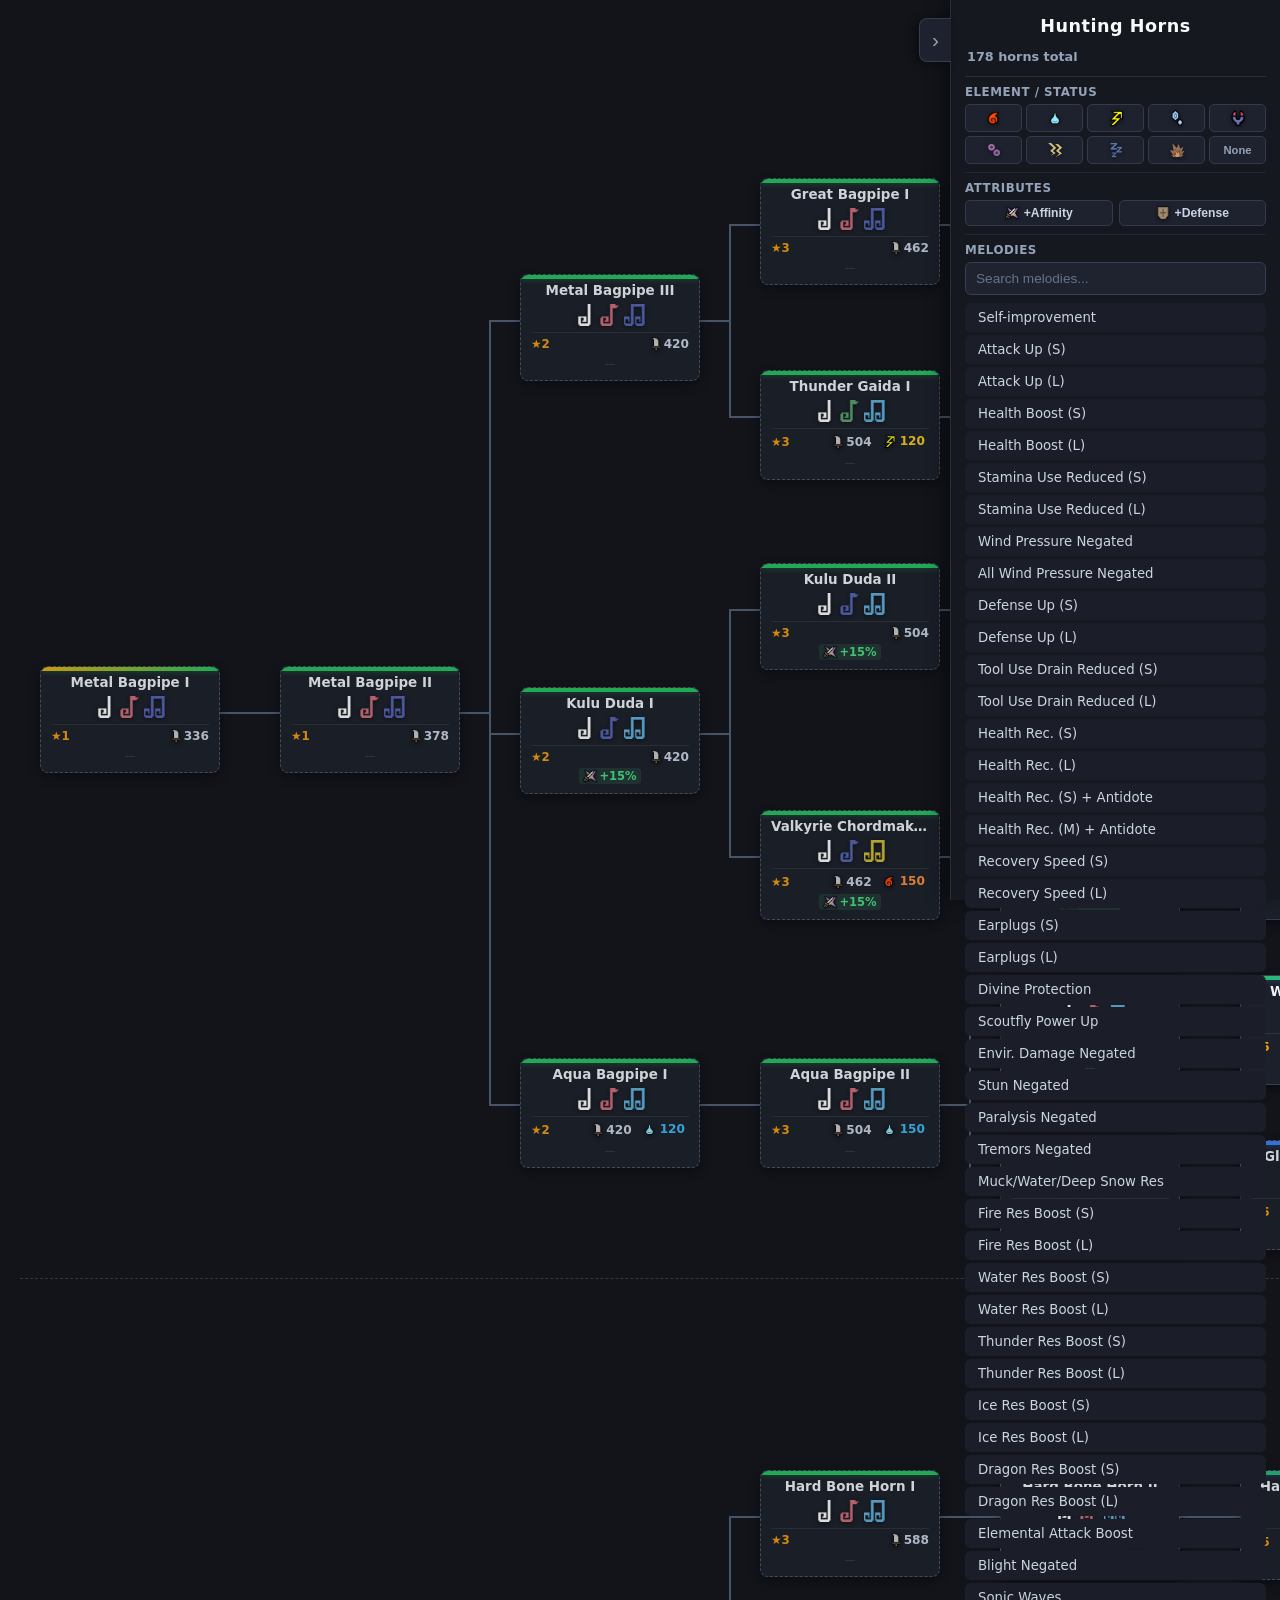
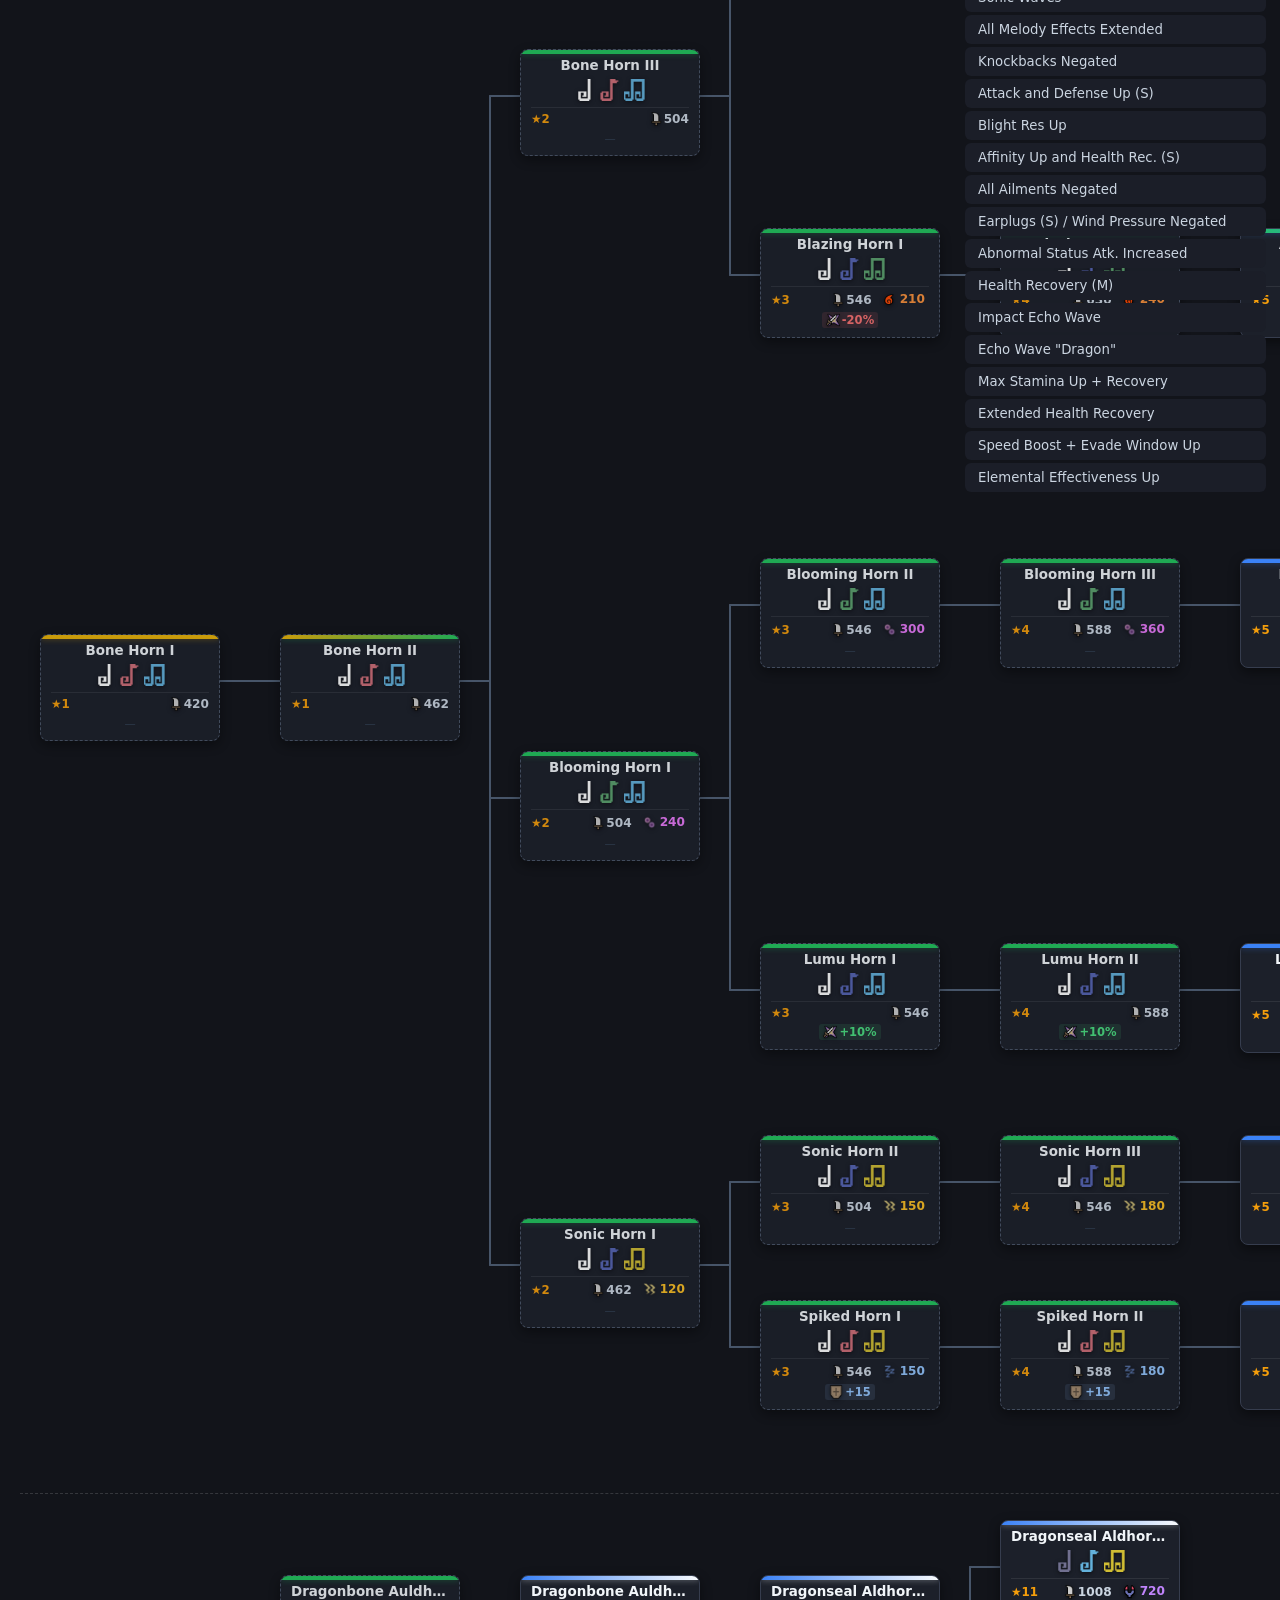
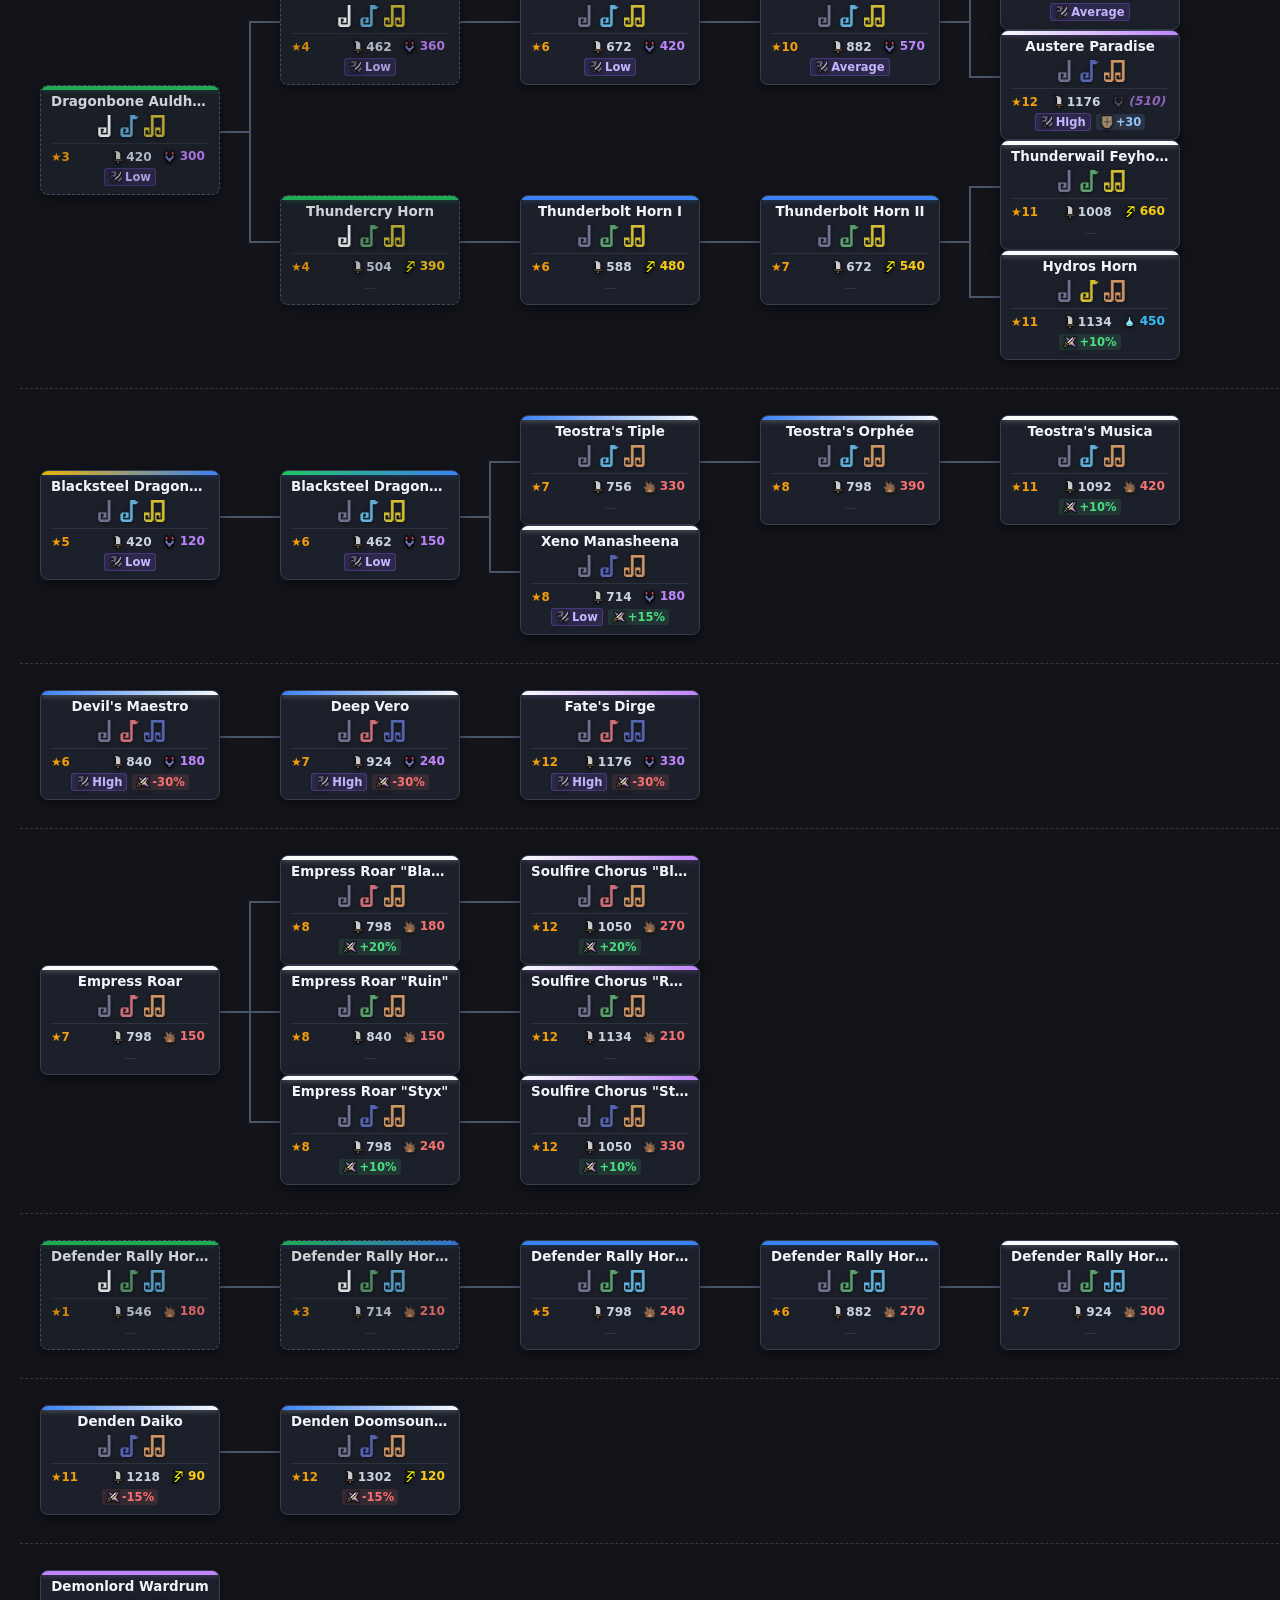
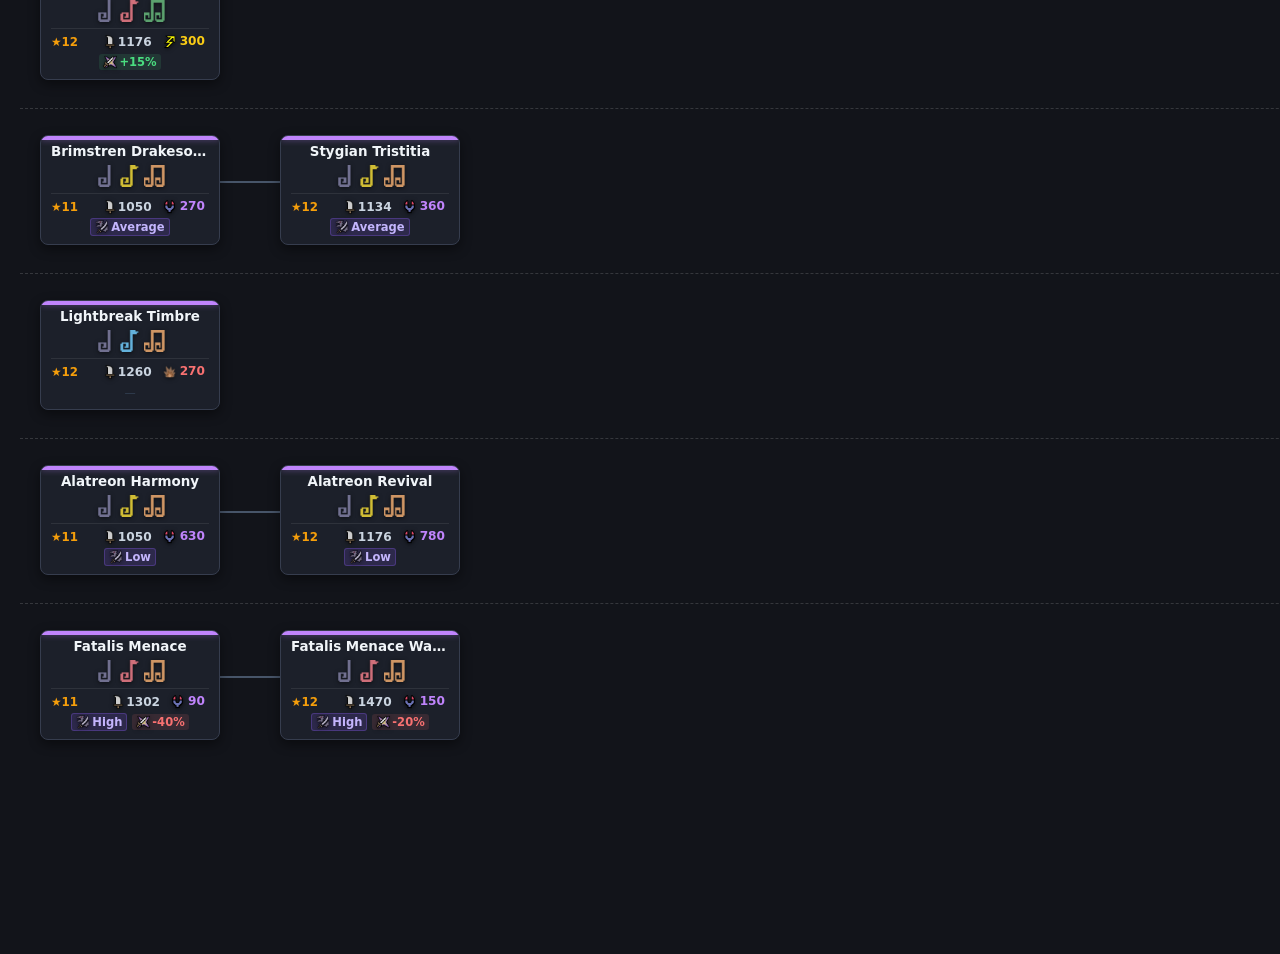
==== index.html @ ab9ea708 "Cover" ====
<!DOCTYPE html>
<html lang="en">
<head>
  <meta charset="UTF-8">
  <meta name="viewport" content="width=device-width, initial-scale=1.0">
  <title>MHW Hunting Horn Melody Tree</title>
  <link rel="stylesheet" href="style.css">
</head>
<body>
  <aside id="sidebar">
    <button type="button" id="toggle-sidebar" class="sidebar-toggle-btn" aria-label="Collapse filter sidebar" title="Collapse sidebar">
      <span class="toggle-icon">›</span>
    </button>
    <div class="sidebar-header">
      <h2>Hunting Horns</h2>
      <div class="filter-actions">
        <span id="match-counter" class="match-counter">Loading horns...</span>
        <button id="clear-filter" class="btn-clear" style="display: none;">Clear All</button>
      </div>
    </div>

    <!-- Element Filters -->
    <div class="filter-section">
      <div class="filter-section-header">
        <span class="filter-section-title">Element / Status</span>
        <button id="clear-elem-btn" class="btn-text-clear" style="display: none;">Clear</button>
      </div>
      <div class="elem-filter-grid" id="elem-filter-grid">
        <button type="button" class="elem-filter-btn" data-element="Fire" title="Fire">
          <img src="img/Element_Fire_Icon.webp" alt="Fire">
        </button>
        <button type="button" class="elem-filter-btn" data-element="Water" title="Water">
          <img src="img/Element_Water_Icon.webp" alt="Water">
        </button>
        <button type="button" class="elem-filter-btn" data-element="Thunder" title="Thunder">
          <img src="img/Element_Thunder_Icon.webp" alt="Thunder">
        </button>
        <button type="button" class="elem-filter-btn" data-element="Ice" title="Ice">
          <img src="img/Element_Ice_Icon.webp" alt="Ice">
        </button>
        <button type="button" class="elem-filter-btn" data-element="Dragon" title="Dragon">
          <img src="img/Element_Dragon_Icon.webp" alt="Dragon">
        </button>
        <button type="button" class="elem-filter-btn" data-element="Poison" title="Poison">
          <img src="img/Status_Poison_Icon.webp" alt="Poison">
        </button>
        <button type="button" class="elem-filter-btn" data-element="Paralysis" title="Paralysis">
          <img src="img/Status_Paralysis_Icon.webp" alt="Paralysis">
        </button>
        <button type="button" class="elem-filter-btn" data-element="Sleep" title="Sleep">
          <img src="img/Status_Sleep_Icon.webp" alt="Sleep">
        </button>
        <button type="button" class="elem-filter-btn" data-element="Blast" title="Blast">
          <img src="img/Status_Blastblight_Icon.webp" alt="Blast">
        </button>
        <button type="button" class="elem-filter-btn elem-none-btn" data-element="None" title="Non-elemental">
          <span>None</span>
        </button>
      </div>
    </div>

    <!-- Attribute Bonus Filters -->
    <div class="filter-section">
      <div class="filter-section-header">
        <span class="filter-section-title">Attributes</span>
      </div>
      <div class="attr-filter-row">
        <button type="button" class="attr-filter-btn" id="filter-affinity-btn" title="Filter horns with positive affinity">
          <img src="img/600px-MHWI-Affinity_Icon.png.webp" class="stat-icon" alt="Affinity">
          <span>+Affinity</span>
        </button>
        <button type="button" class="attr-filter-btn" id="filter-defense-btn" title="Filter horns with defense bonus">
          <img src="img/600px-MHWI-Defense_Icon.png.webp" class="stat-icon" alt="Defense">
          <span>+Defense</span>
        </button>
      </div>
    </div>

    <!-- Melody Filters -->
    <div class="filter-section filter-section-melodies">
      <div class="filter-section-header">
        <span class="filter-section-title">Melodies</span>
        <button id="clear-song-btn" class="btn-text-clear" style="display: none;">Clear</button>
      </div>
      <div class="search-box">
        <input type="text" id="song-search" placeholder="Search melodies..." autocomplete="off">
        <button id="search-clear-btn" class="search-clear-btn" title="Clear search" style="display: none;">&times;</button>
      </div>
      <ul id="song-list"></ul>
    </div>
  </aside>
  <main id="container">
    <div id="path-bar" class="path-bar" style="display: none;">
      <span class="path-title">Upgrade Path:</span>
      <div id="path-breadcrumbs" class="path-breadcrumbs"></div>
      <button id="clear-path-btn" class="clear-path-btn" title="Clear upgrade path">✕</button>
    </div>
    <canvas id="connections"></canvas>
  </main>
  <script src="script.js"></script>
</body>
</html>
---- style.css ----
/* ==========================================================================
   MHW Hunting Horn Melody Tree Styles
   ========================================================================== */

* {
  box-sizing: border-box;
}

body {
  font-family: system-ui, -apple-system, BlinkMacSystemFont, 'Segoe UI', Roboto, Helvetica, Arial, sans-serif;
  background: #12141a;
  color: #e2e8f0;
  margin: 0;
  padding: 0;
  overflow-x: auto;
  overflow-y: auto;
}

/* --------------------------------------------------------------------------
   Container & Canvas
   -------------------------------------------------------------------------- */
#container {
  position: relative;
  display: block;
  min-width: 100vw;
  min-height: 100vh;
  padding-bottom: 120px;
}

#connections {
  position: absolute;
  top: 0;
  left: 0;
  pointer-events: none;
  z-index: 1;
}

.tree-divider {
  position: absolute;
  left: 20px;
  width: calc(100% - 60px);
  height: 1px;
  background: linear-gradient(90deg, rgba(255, 255, 255, 0.12) 0%, rgba(255, 255, 255, 0.03) 100%);
  border-top: 1px dashed rgba(255, 255, 255, 0.15);
  pointer-events: none;
}

/* --------------------------------------------------------------------------
   Tree Nodes (Hunting Horn Cards)
   -------------------------------------------------------------------------- */
.node {
  position: absolute;
  width: 180px;
  background: #1c202a;
  border: 1px solid #363d4e;
  border-radius: 8px;
  padding: 8px 10px;
  text-align: center;
  box-shadow: 0 4px 12px rgba(0, 0, 0, 0.45);
  z-index: 10;
  cursor: pointer;
  transition: transform 0.15s ease, box-shadow 0.15s ease, border-color 0.15s ease, opacity 0.2s ease, filter 0.2s ease;
  user-select: none;
  overflow: hidden;
}

.node-sharpness-bar {
  position: absolute;
  top: 0;
  left: 0;
  right: 0;
  height: 4px;
  z-index: 5;
  transition: height 0.15s ease, filter 0.15s ease, box-shadow 0.15s ease;
}

.node:hover .node-sharpness-bar {
  height: 5px;
  filter: brightness(1.2);
}

.node:hover {
  border-color: #5d677f;
  box-shadow: 0 6px 18px rgba(0, 0, 0, 0.65);
  transform: translateY(-2px);
  z-index: 20;
}

.node .name {
  font-weight: 600;
  font-size: 0.84rem;
  color: #f1f5f9;
  white-space: nowrap;
  overflow: hidden;
  text-overflow: ellipsis;
  margin-bottom: 5px;
  line-height: 1.2;
}

.node .notes {
  display: flex;
  justify-content: center;
  align-items: center;
  gap: 3px;
  margin-bottom: 6px;
}

.node .notes img {
  width: 22px;
  height: 22px;
  filter: drop-shadow(0 1px 2px rgba(0, 0, 0, 0.6));
}

.node .primary-row {
  display: flex;
  justify-content: space-between;
  align-items: center;
  gap: 4px;
  padding-top: 4px;
  border-top: 1px solid rgba(255, 255, 255, 0.08);
  font-size: 0.76rem;
}

.stat-icon {
  width: 14px;
  height: 14px;
  object-fit: contain;
  vertical-align: -2px;
  filter: drop-shadow(0 1px 2px rgba(0, 0, 0, 0.5));
}

.node .rarity {
  color: #f59e0b;
  font-weight: 600;
  font-size: 0.74rem;
  flex-shrink: 0;
}

.node .attack-elem-group {
  display: inline-flex;
  align-items: center;
  gap: 6px;
}

.node .attack {
  display: inline-flex;
  align-items: center;
  gap: 2px;
  color: #cbd5e1;
  font-weight: 600;
}

.node .elem-stat {
  display: inline-flex;
  align-items: center;
  gap: 3px;
  font-weight: 700;
  padding: 1px 4px;
  border-radius: 4px;
  line-height: 1.1;
}

.node .elem-stat.elem-hidden {
  opacity: 0.7;
  font-style: italic;
}

.elem-icon-img {
  width: 15px;
  height: 15px;
  object-fit: contain;
  vertical-align: -2px;
  filter: drop-shadow(0 1px 2px rgba(0, 0, 0, 0.6));
}

.elem-icon-img.elem-img-hidden {
  opacity: 0.65;
  filter: grayscale(40%);
}

.node .secondary-row {
  display: flex;
  justify-content: center;
  align-items: center;
  gap: 5px;
  min-height: 18px;
  margin-top: 3px;
  font-size: 0.72rem;
}

.node .stat-item {
  display: inline-flex;
  align-items: center;
  gap: 2px;
  font-weight: 600;
  padding: 1px 4px;
  border-radius: 3px;
  line-height: 1.1;
}

.node .stat-item.elderseal {
  color: #c4b5fd;
  background: rgba(139, 92, 246, 0.16);
  border: 1px solid rgba(139, 92, 246, 0.3);
}

.node .stat-item.affinity.pos {
  color: #4ade80;
  background: rgba(74, 222, 128, 0.12);
}

.node .stat-item.affinity.neg {
  color: #f87171;
  background: rgba(248, 113, 113, 0.12);
}

.node .stat-item.defense {
  color: #93c5fd;
  background: rgba(147, 197, 253, 0.12);
}

.node .empty-secondary {
  color: #334155;
  font-size: 0.7rem;
}

.node.weak-horn {
  border-style: dashed;
  border-color: #4a5568;
  opacity: 0.85;
}

.node.highlighted {
  border-color: #facc15;
  box-shadow: 0 0 0 3px #facc15, 0 6px 20px rgba(250, 204, 21, 0.4);
  background: #252317;
  z-index: 25;
}

.node.dimmed {
  opacity: 0.22;
  filter: grayscale(75%);
}

/* --------------------------------------------------------------------------
   Floating Song Tooltip
   -------------------------------------------------------------------------- */
.songs-floating {
  position: fixed;
  background: rgba(18, 21, 28, 0.96);
  border: 1px solid #3d4558;
  border-radius: 10px;
  padding: 14px 18px;
  box-shadow: 0 16px 40px rgba(0, 0, 0, 0.75), 0 0 0 1px rgba(255, 255, 255, 0.05);
  backdrop-filter: blur(10px);
  -webkit-backdrop-filter: blur(10px);
  width: 380px;
  max-width: 90vw;
  z-index: 99999;
  pointer-events: none;
  display: none;
}

.tooltip-header {
  border-bottom: 1px solid rgba(255, 255, 255, 0.1);
  padding-bottom: 8px;
  margin-bottom: 10px;
}

.tooltip-title {
  font-size: 1.05rem;
  font-weight: 700;
  color: #f8fafc;
  margin-bottom: 4px;
}

.tooltip-meta {
  display: flex;
  align-items: center;
  gap: 12px;
  font-size: 0.82rem;
  color: #94a3b8;
}

.tooltip-elem-row {
  display: flex;
  align-items: center;
  gap: 10px;
  margin-top: 6px;
  font-size: 0.8rem;
}

.def-bonus {
  color: #93c5fd;
  font-size: 0.75rem;
  font-weight: 600;
  background: rgba(147, 197, 253, 0.12);
  padding: 1px 6px;
  border-radius: 4px;
}

/* Tooltip Sharpness Gauge */
.tooltip-sharpness-row {
  display: flex;
  align-items: center;
  gap: 8px;
  margin-top: 8px;
  padding-top: 6px;
  border-top: 1px solid rgba(255, 255, 255, 0.08);
}

.sharpness-icon {
  width: 16px;
  height: 16px;
  object-fit: contain;
  filter: drop-shadow(0 1px 2px rgba(0, 0, 0, 0.6));
  flex-shrink: 0;
}

.sharpness-gauge-container {
  flex: 1;
  max-width: 250px;
  height: 11px;
  background: #090d16;
  border: 1px solid rgba(255, 255, 255, 0.2);
  border-radius: 3px;
  box-shadow: inset 0 1px 3px rgba(0, 0, 0, 0.8);
  padding: 1px;
  display: flex;
  align-items: center;
}

.sharpness-gauge {
  display: flex;
  width: 100%;
  height: 100%;
  border-radius: 2px;
  overflow: hidden;
  background: rgba(255, 255, 255, 0.04);
}

.sharpness-seg {
  height: 100%;
}

.sharpness-seg.seg-red { background-color: #ef4444; }
.sharpness-seg.seg-orange { background-color: #f97316; }
.sharpness-seg.seg-yellow { background-color: #eab308; }
.sharpness-seg.seg-green { background-color: #22c55e; }
.sharpness-seg.seg-blue { background-color: #3b82f6; }
.sharpness-seg.seg-white { background-color: #f8fafc; }
.sharpness-seg.seg-purple { background-color: #c084fc; }

.sharpness-seg.handicraft {
  position: relative;
  background-image: repeating-linear-gradient(
    -45deg,
    rgba(0, 0, 0, 0.42),
    rgba(0, 0, 0, 0.42) 2px,
    transparent 2px,
    transparent 4px
  );
  box-shadow: inset 0 0 0 1px rgba(255, 255, 255, 0.35);
}

.tooltip-meta .rarity {
  color: #f59e0b;
  font-weight: 600;
}

.tooltip-meta .attack {
  color: #e2e8f0;
}

.tooltip-meta .notes {
  display: flex;
  gap: 2px;
  align-items: center;
  margin-left: auto;
}

.tooltip-meta .notes img {
  width: 18px;
  height: 18px;
}

.tooltip-songs {
  display: flex;
  flex-direction: column;
  gap: 5px;
}

.tooltip-song-item {
  display: flex;
  justify-content: space-between;
  align-items: center;
  padding: 4px 6px;
  border-radius: 4px;
  background: rgba(255, 255, 255, 0.02);
  transition: background 0.15s ease;
}

.tooltip-song-item.active-filter {
  background: rgba(250, 204, 21, 0.15);
  border-left: 2px solid #facc15;
}

.tooltip-song-item .song-name {
  font-size: 0.84rem;
  font-weight: 500;
  color: #e2e8f0;
  margin-right: 12px;
  line-height: 1.25;
}

.tooltip-song-item.active-filter .song-name {
  color: #fef08a;
  font-weight: 600;
}

.tooltip-song-item .combos-wrapper {
  display: flex;
  align-items: center;
  gap: 6px;
  flex-shrink: 0;
}

.tooltip-song-item .combo-separator {
  color: #64748b;
  font-size: 0.75rem;
}

.tooltip-song-item .note-combo {
  display: flex;
  align-items: center;
  gap: 2px;
}

.note-icon {
  width: 17px;
  height: 17px;
  vertical-align: middle;
  object-fit: contain;
  filter: drop-shadow(0 1px 2px rgba(0, 0, 0, 0.6));
}

.note-icon.echo-icon {
  border-radius: 50%;
  filter: drop-shadow(0 1px 3px rgba(168, 85, 247, 0.5));
}

/* --------------------------------------------------------------------------
   Sidebar & Melody Filter List
   -------------------------------------------------------------------------- */
#sidebar {
  position: fixed;
  right: 0;
  top: 0;
  width: 330px;
  height: 100vh;
  background: #161820;
  color: #e2e8f0;
  padding: 16px 14px 14px 14px;
  overflow: visible;
  z-index: 100000;
  border-left: 1px solid #292e3c;
  display: flex;
  flex-direction: column;
  box-shadow: -4px 0 20px rgba(0, 0, 0, 0.45);
  transition: transform 0.25s cubic-bezier(0.16, 1, 0.3, 1);
}

#sidebar.collapsed {
  transform: translateX(100%);
}

.sidebar-toggle-btn {
  position: absolute;
  top: 18px;
  left: -32px;
  width: 32px;
  height: 44px;
  background: #1e222e;
  border: 1px solid #363d4e;
  border-right: none;
  border-radius: 8px 0 0 8px;
  color: #94a3b8;
  cursor: pointer;
  display: flex;
  align-items: center;
  justify-content: center;
  font-size: 1.3rem;
  box-shadow: -4px 2px 10px rgba(0, 0, 0, 0.4);
  transition: background 0.15s ease, color 0.15s ease, width 0.15s ease, left 0.15s ease;
  z-index: 100001;
}

.sidebar-toggle-btn:hover {
  background: #282f40;
  color: #f8fafc;
  width: 36px;
  left: -36px;
}

.sidebar-toggle-btn .toggle-icon {
  display: inline-block;
  transition: transform 0.25s cubic-bezier(0.16, 1, 0.3, 1);
}

#sidebar.collapsed .sidebar-toggle-btn .toggle-icon {
  transform: rotate(180deg);
}

.sidebar-header {
  flex-shrink: 0;
  padding-bottom: 8px;
  border-bottom: 1px solid #292e3c;
  margin-bottom: 8px;
}

.sidebar-header h2 {
  margin: 0 0 8px 0;
  font-size: 1.1rem;
  font-weight: 700;
  letter-spacing: 0.5px;
  color: #f8fafc;
  text-align: center;
}

/* Filter Sections */
.filter-section {
  flex-shrink: 0;
  padding-bottom: 8px;
  border-bottom: 1px solid #222634;
  margin-bottom: 8px;
}

.filter-section-header {
  display: flex;
  justify-content: space-between;
  align-items: center;
  margin-bottom: 5px;
}

.filter-section-title {
  font-size: 0.74rem;
  font-weight: 700;
  text-transform: uppercase;
  letter-spacing: 0.5px;
  color: #94a3b8;
}

.btn-text-clear {
  background: none;
  border: none;
  color: #64748b;
  font-size: 0.72rem;
  font-weight: 600;
  cursor: pointer;
  padding: 0 2px;
}

.btn-text-clear:hover {
  color: #ef4444;
}

/* Element Grid */
.elem-filter-grid {
  display: grid;
  grid-template-columns: repeat(5, 1fr);
  gap: 4px;
}

.elem-filter-btn {
  background: #1e222e;
  border: 1px solid #333a4c;
  border-radius: 5px;
  padding: 3px;
  cursor: pointer;
  display: flex;
  justify-content: center;
  align-items: center;
  height: 28px;
  transition: all 0.15s ease;
}

.elem-filter-btn img {
  width: 18px;
  height: 18px;
  object-fit: contain;
  filter: drop-shadow(0 1px 2px rgba(0,0,0,0.5));
}

.elem-filter-btn:hover {
  background: #2a3142;
  border-color: #64748b;
}

.elem-filter-btn.selected {
  background: #272d3f;
  border-color: #facc15;
  box-shadow: 0 0 0 2px rgba(250, 204, 21, 0.4);
}

.elem-none-btn {
  font-size: 0.7rem;
  font-weight: 700;
  color: #94a3b8;
}

.elem-none-btn.selected {
  color: #facc15;
}

/* Attribute Bonus Buttons */
.attr-filter-row {
  display: flex;
  gap: 6px;
}

.attr-filter-btn {
  flex: 1;
  background: #1e222e;
  border: 1px solid #333a4c;
  border-radius: 5px;
  padding: 5px 8px;
  color: #cbd5e1;
  font-size: 0.76rem;
  font-weight: 600;
  display: flex;
  align-items: center;
  justify-content: center;
  gap: 5px;
  cursor: pointer;
  transition: all 0.15s ease;
}

.attr-filter-btn:hover {
  background: #2a3142;
  border-color: #64748b;
}

.attr-filter-btn.selected {
  background: #202c38;
  border-color: #4ade80;
  color: #4ade80;
  box-shadow: 0 0 0 2px rgba(74, 222, 128, 0.35);
}

#filter-defense-btn.selected {
  border-color: #60a5fa;
  color: #60a5fa;
  box-shadow: 0 0 0 2px rgba(96, 165, 250, 0.35);
}

/* Melodies Section in Sidebar */
.filter-section-melodies {
  flex-grow: 1;
  display: flex;
  flex-direction: column;
  min-height: 0;
  border-bottom: none;
  margin-bottom: 0;
  padding-bottom: 0;
}

.search-box {
  position: relative;
  margin-bottom: 8px;
}

#song-search {
  width: 100%;
  background: #1f232f;
  border: 1px solid #363e52;
  border-radius: 6px;
  padding: 8px 30px 8px 10px;
  color: #f1f5f9;
  font-size: 0.85rem;
  outline: none;
  transition: border-color 0.2s ease, box-shadow 0.2s ease;
}

#song-search:focus {
  border-color: #6366f1;
  box-shadow: 0 0 0 2px rgba(99, 102, 241, 0.25);
}

#song-search::placeholder {
  color: #64748b;
}

.search-clear-btn {
  position: absolute;
  right: 8px;
  top: 50%;
  transform: translateY(-50%);
  background: none;
  border: none;
  color: #94a3b8;
  font-size: 16px;
  cursor: pointer;
  padding: 0;
  line-height: 1;
}

.search-clear-btn:hover {
  color: #f8fafc;
}

.filter-actions {
  display: flex;
  justify-content: space-between;
  align-items: center;
  min-height: 24px;
  padding: 0 2px;
}

.match-counter {
  font-size: 0.8rem;
  font-weight: 600;
  color: #94a3b8;
}

.match-counter.has-matches {
  color: #4ade80;
}

.match-counter.no-matches {
  color: #f87171;
}

.btn-clear {
  background: #ef4444;
  color: white;
  border: none;
  border-radius: 4px;
  padding: 3px 8px;
  font-size: 0.75rem;
  font-weight: 600;
  cursor: pointer;
  transition: background 0.15s ease;
}

.btn-clear:hover {
  background: #dc2626;
}

#song-list {
  list-style: none;
  padding: 0;
  margin: 0;
  overflow-y: auto;
  flex-grow: 1;
}

#song-list::-webkit-scrollbar {
  width: 6px;
}

#song-list::-webkit-scrollbar-track {
  background: rgba(0, 0, 0, 0.15);
}

#song-list::-webkit-scrollbar-thumb {
  background: #2e3444;
  border-radius: 3px;
}

#song-list::-webkit-scrollbar-thumb:hover {
  background: #475169;
}

#song-list li {
  padding: 7px 10px;
  margin-bottom: 3px;
  cursor: pointer;
  border-radius: 6px;
  font-size: 0.83rem;
  color: #cbd5e1;
  background: #1b1e28;
  border-left: 3px solid transparent;
  transition: background 0.15s, color 0.15s, border-color 0.15s, opacity 0.2s;
  user-select: none;
}

#song-list li:hover {
  background: #252b3a;
  color: #f8fafc;
}

#song-list li.selected {
  background: #262c3e;
  color: #facc15;
  font-weight: 600;
  border-left-color: #facc15;
}

/* Blacked-out state for melodies that cannot be combined with current filter */
#song-list li.disabled {
  opacity: 0.18;
  background: #0f1116 !important;
  color: #475569 !important;
  text-decoration: line-through;
  cursor: not-allowed;
  pointer-events: none;
  border-left-color: transparent !important;
}
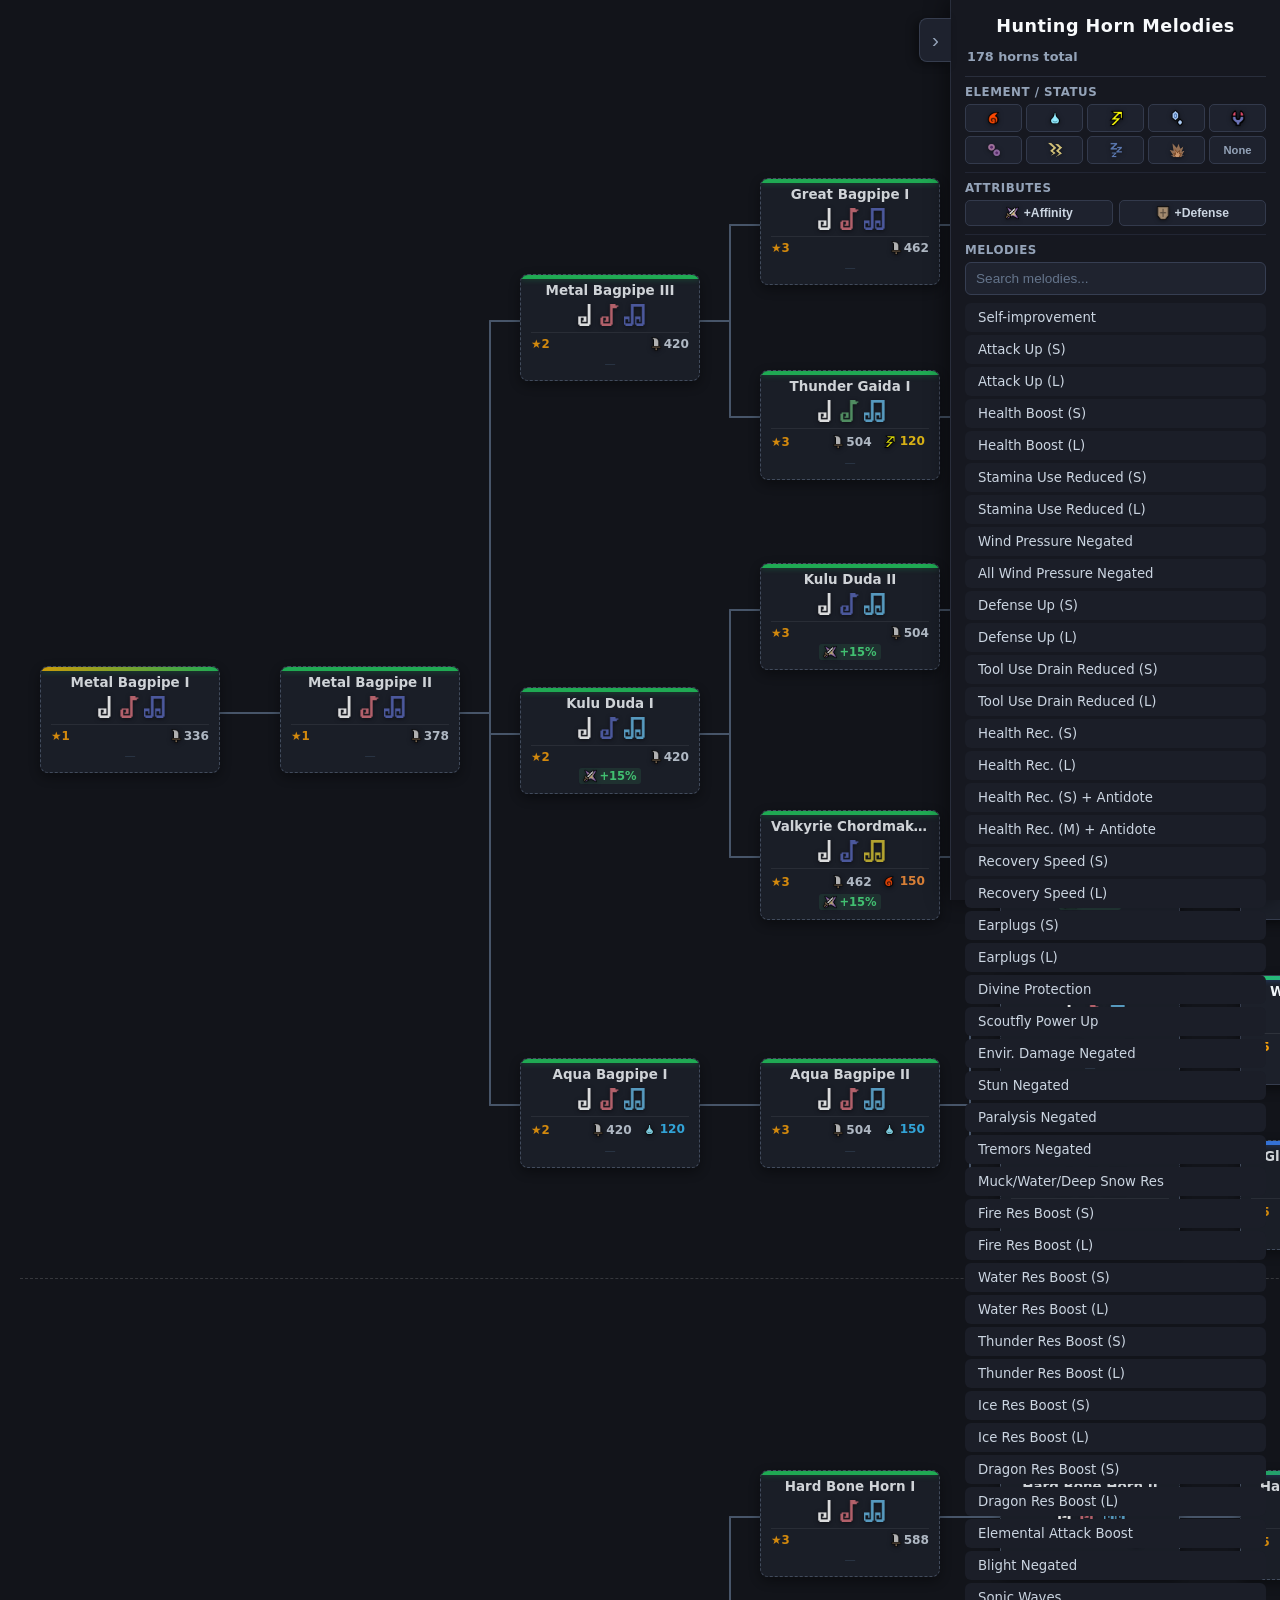
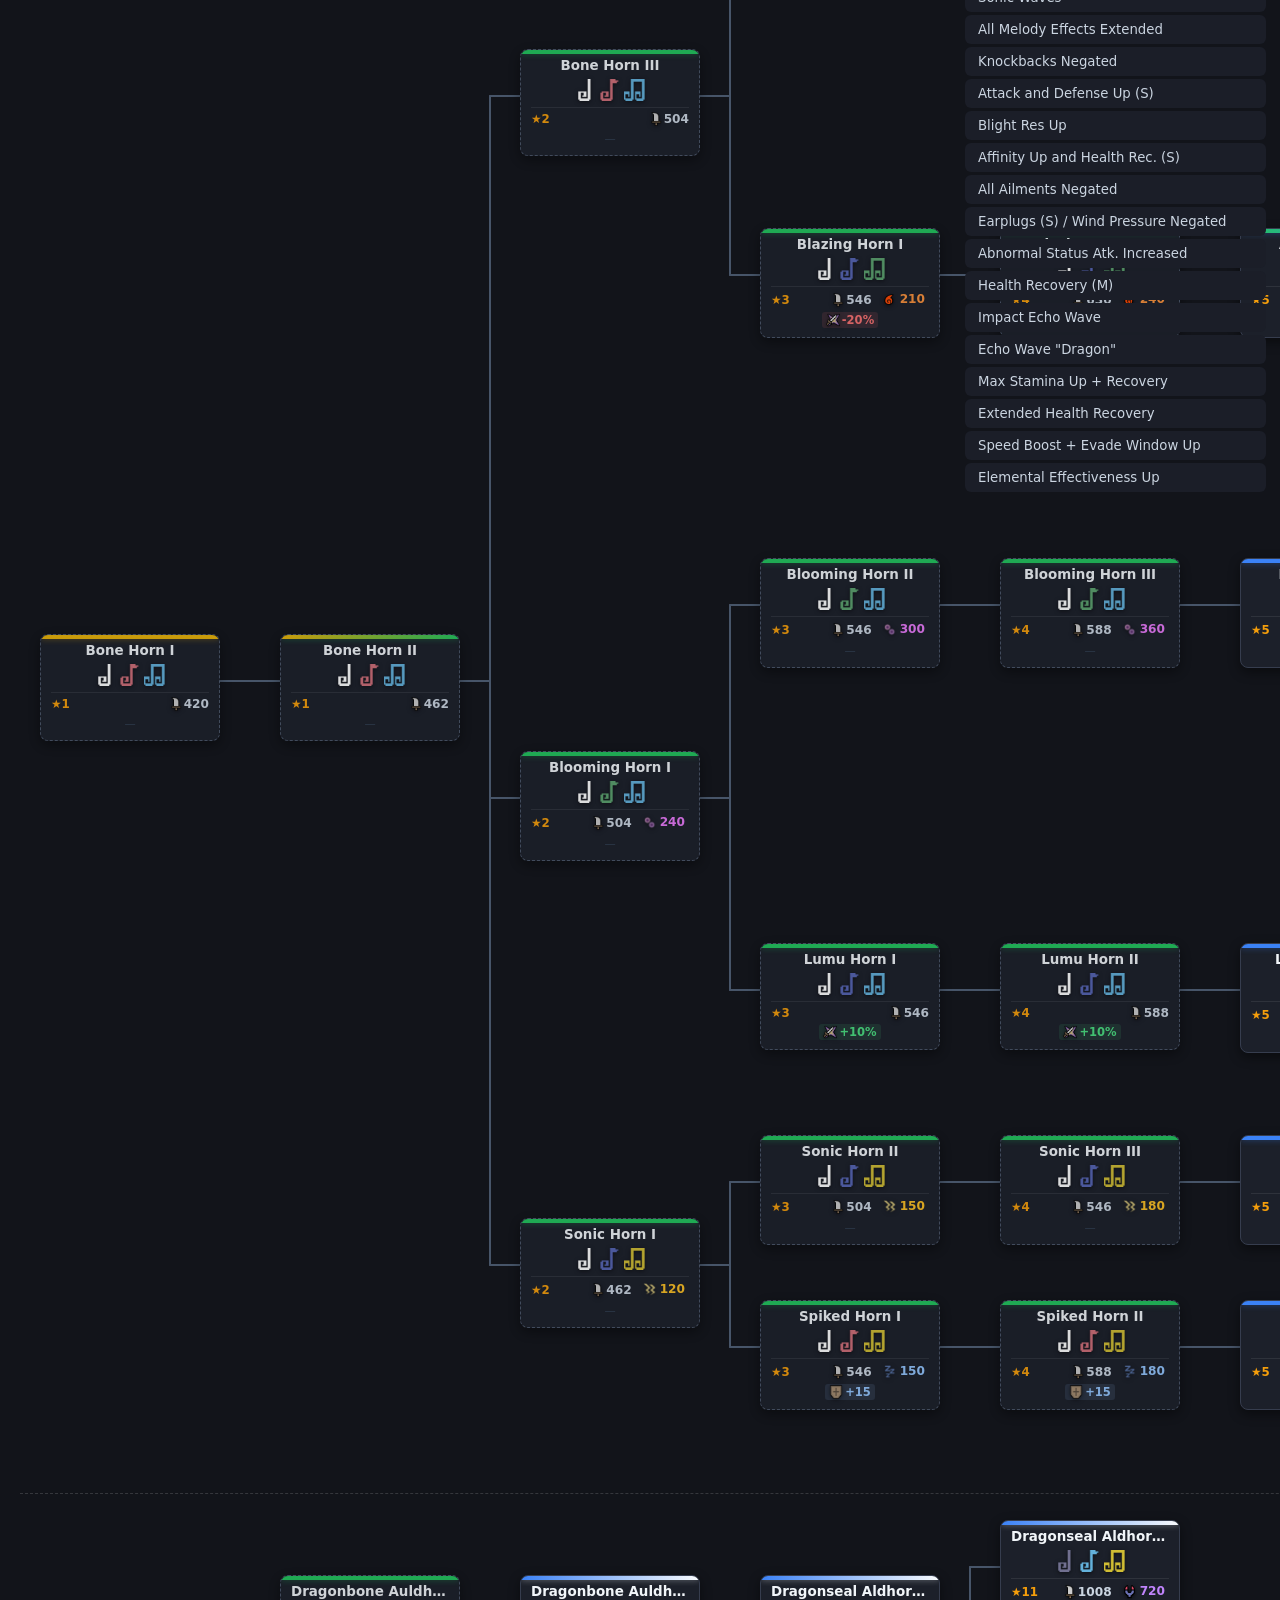
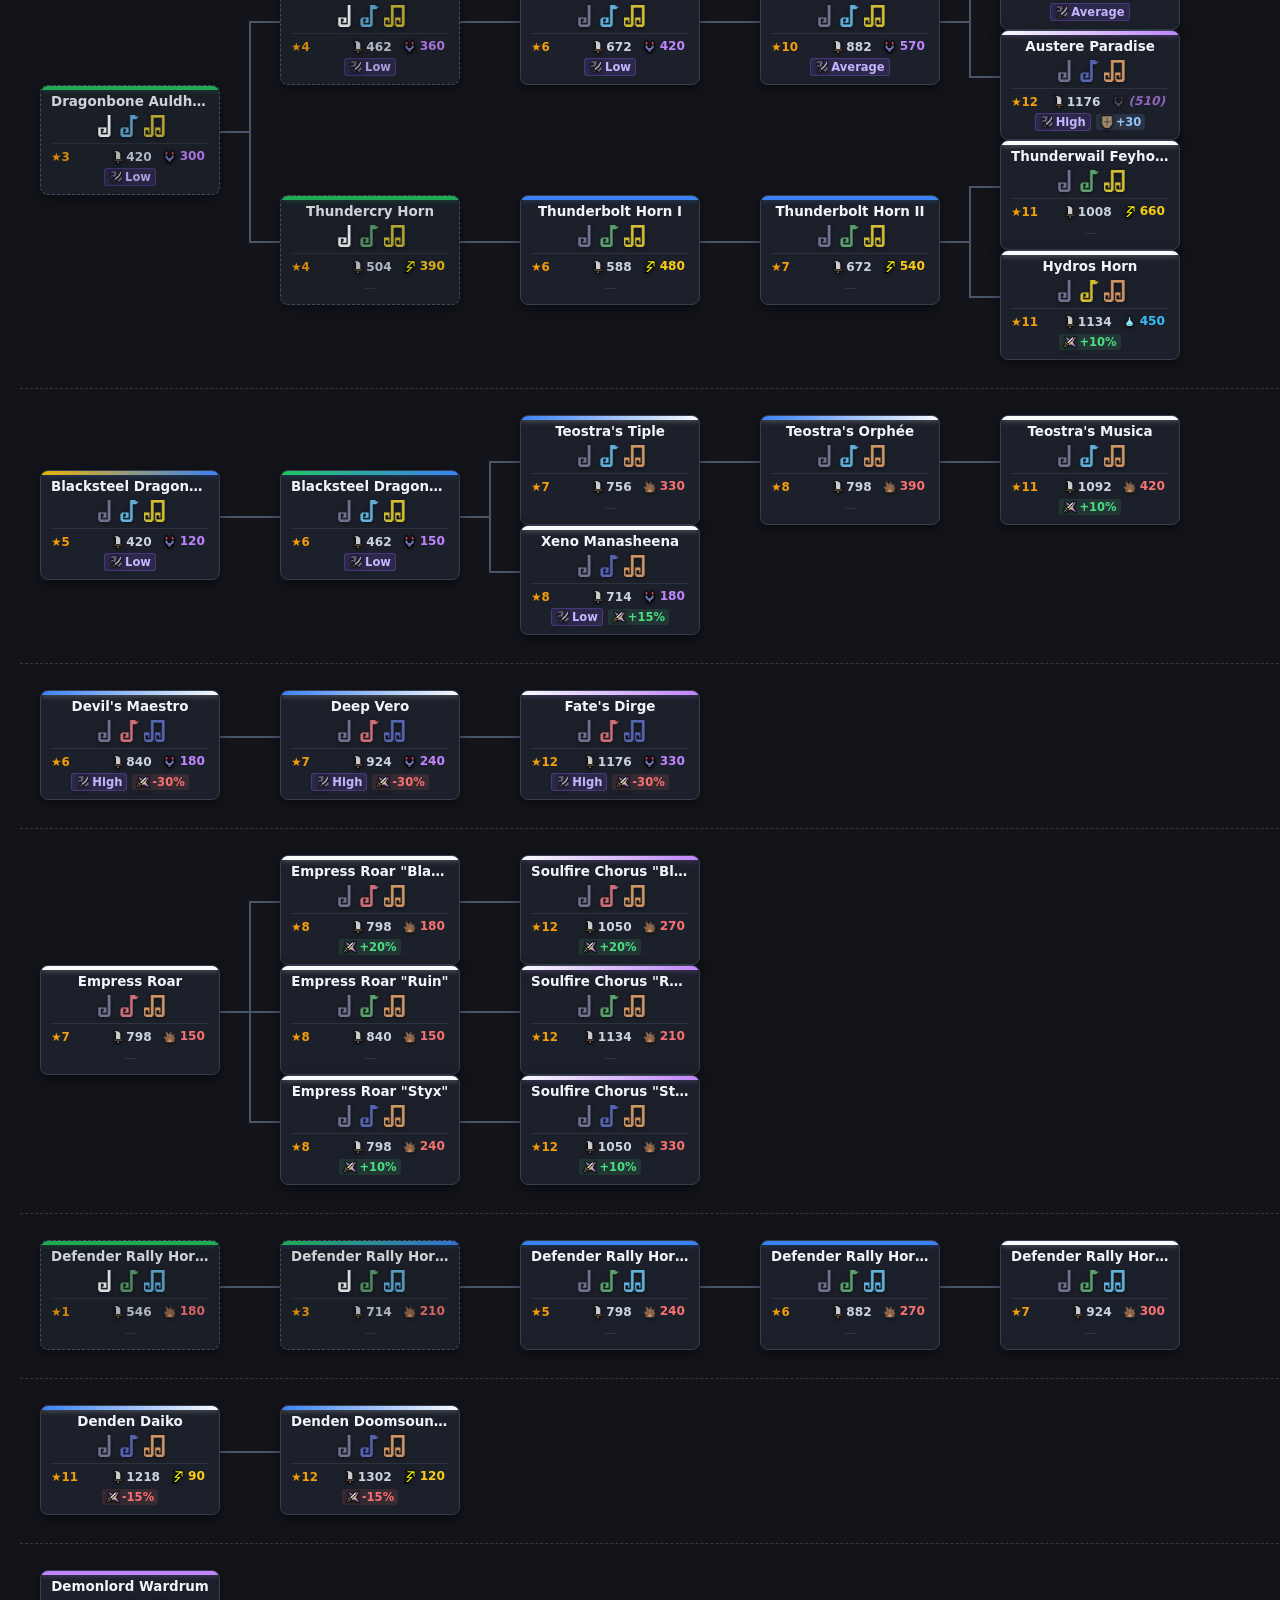
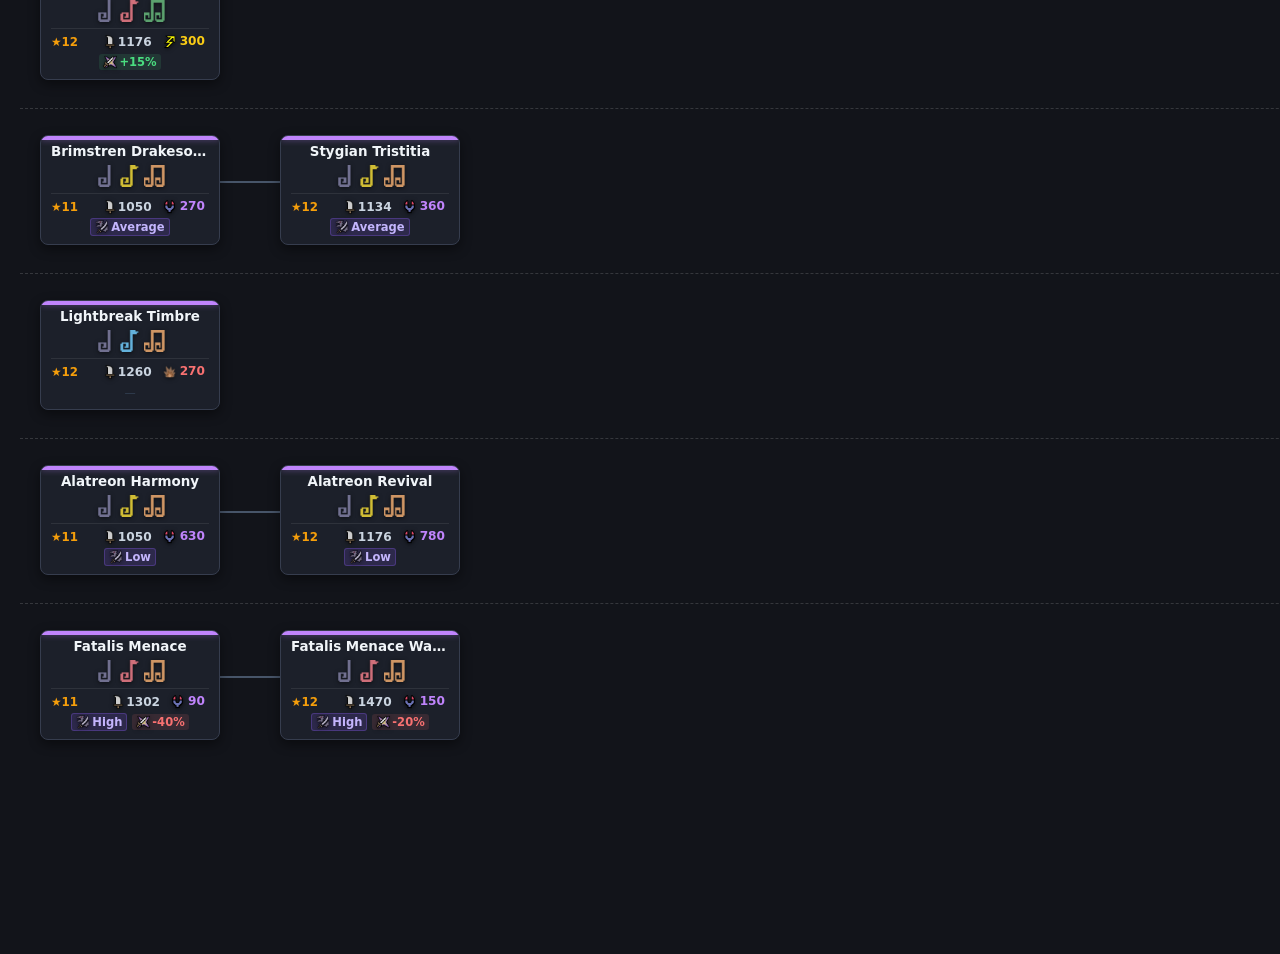
==== commit 2623ae5f: "Icon" ====
--- a/index.html
+++ b/index.html
@@ -3,7 +3,8 @@
 <head>
   <meta charset="UTF-8">
   <meta name="viewport" content="width=device-width, initial-scale=1.0">
-  <title>MHW Hunting Horn Melody Tree</title>
+  <title>Hunting Horn Melodies</title>
+  <link rel="icon" type="image/png" href="img/icon.png">
   <link rel="stylesheet" href="style.css">
 </head>
 <body>
@@ -12,7 +13,7 @@
       <span class="toggle-icon">›</span>
     </button>
     <div class="sidebar-header">
-      <h2>Hunting Horns</h2>
+      <h2>Hunting Horn Melodies</h2>
       <div class="filter-actions">
         <span id="match-counter" class="match-counter">Loading horns...</span>
         <button id="clear-filter" class="btn-clear" style="display: none;">Clear All</button>
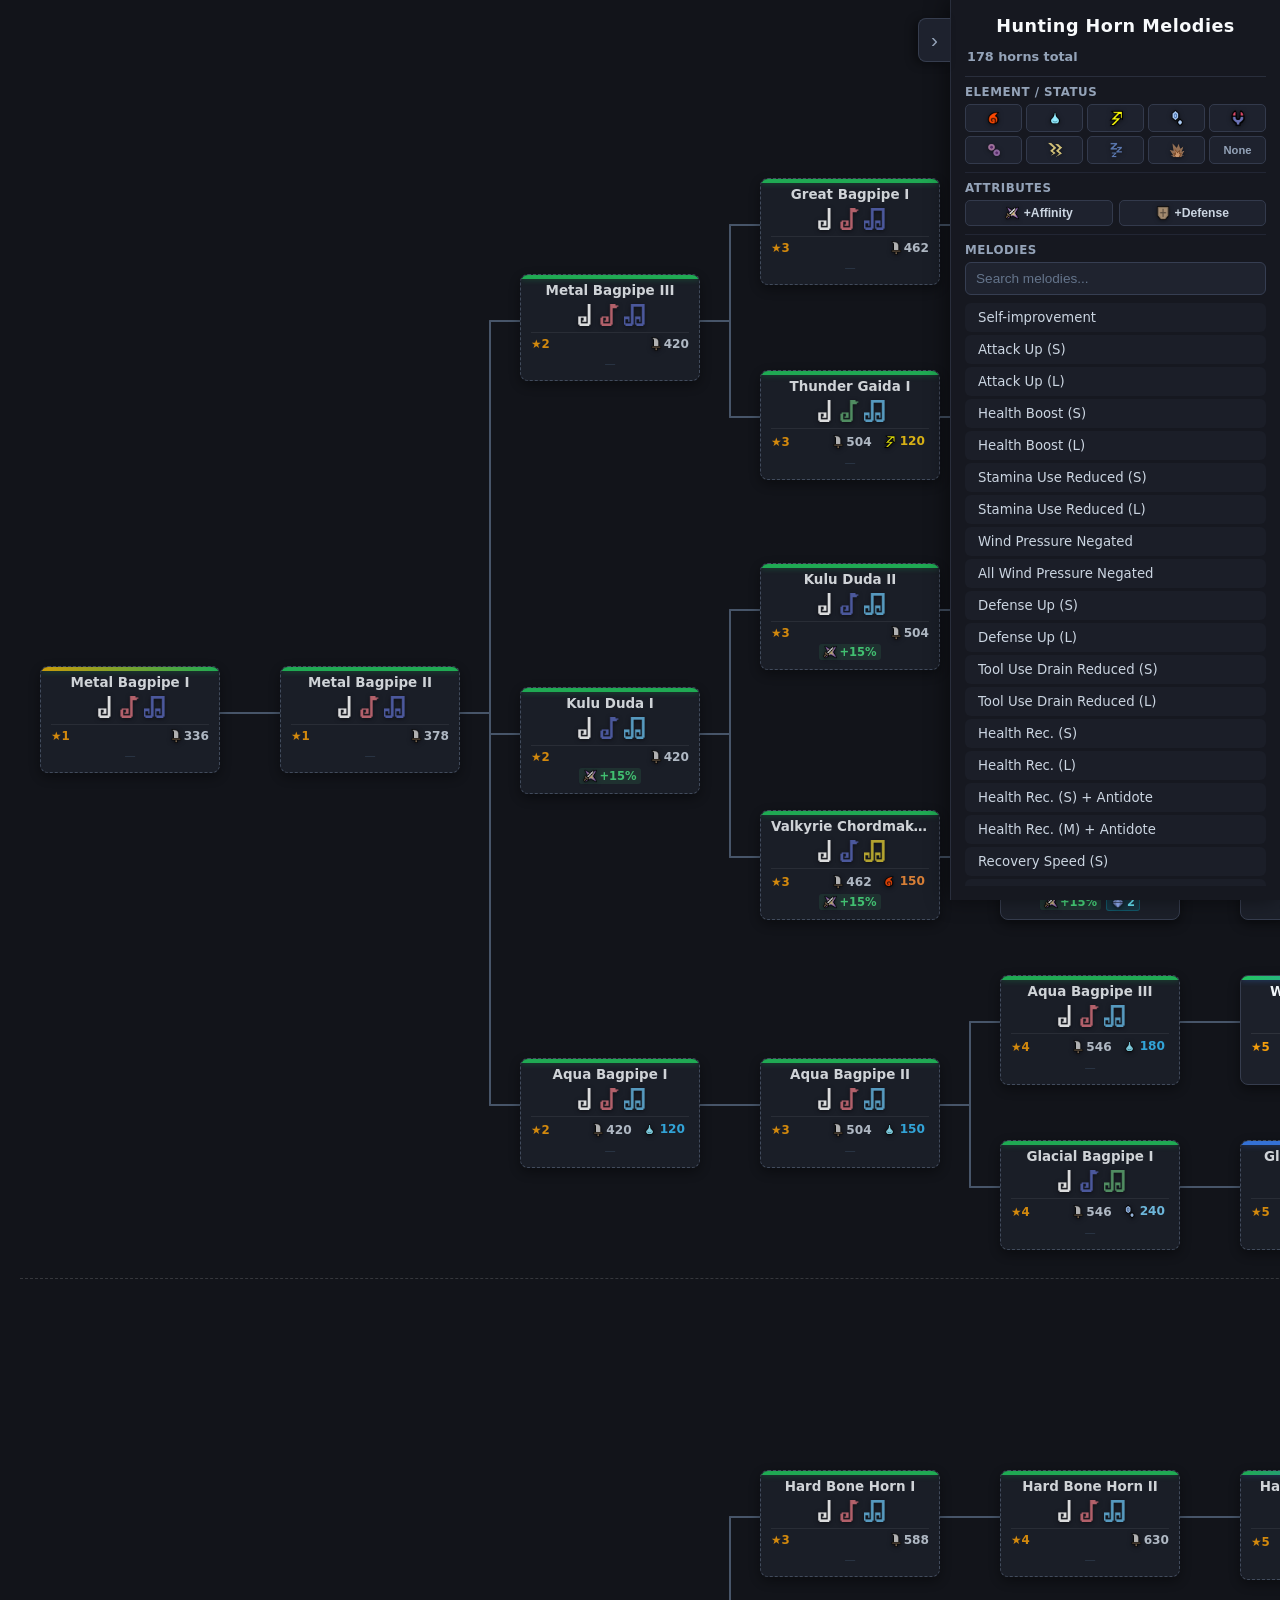
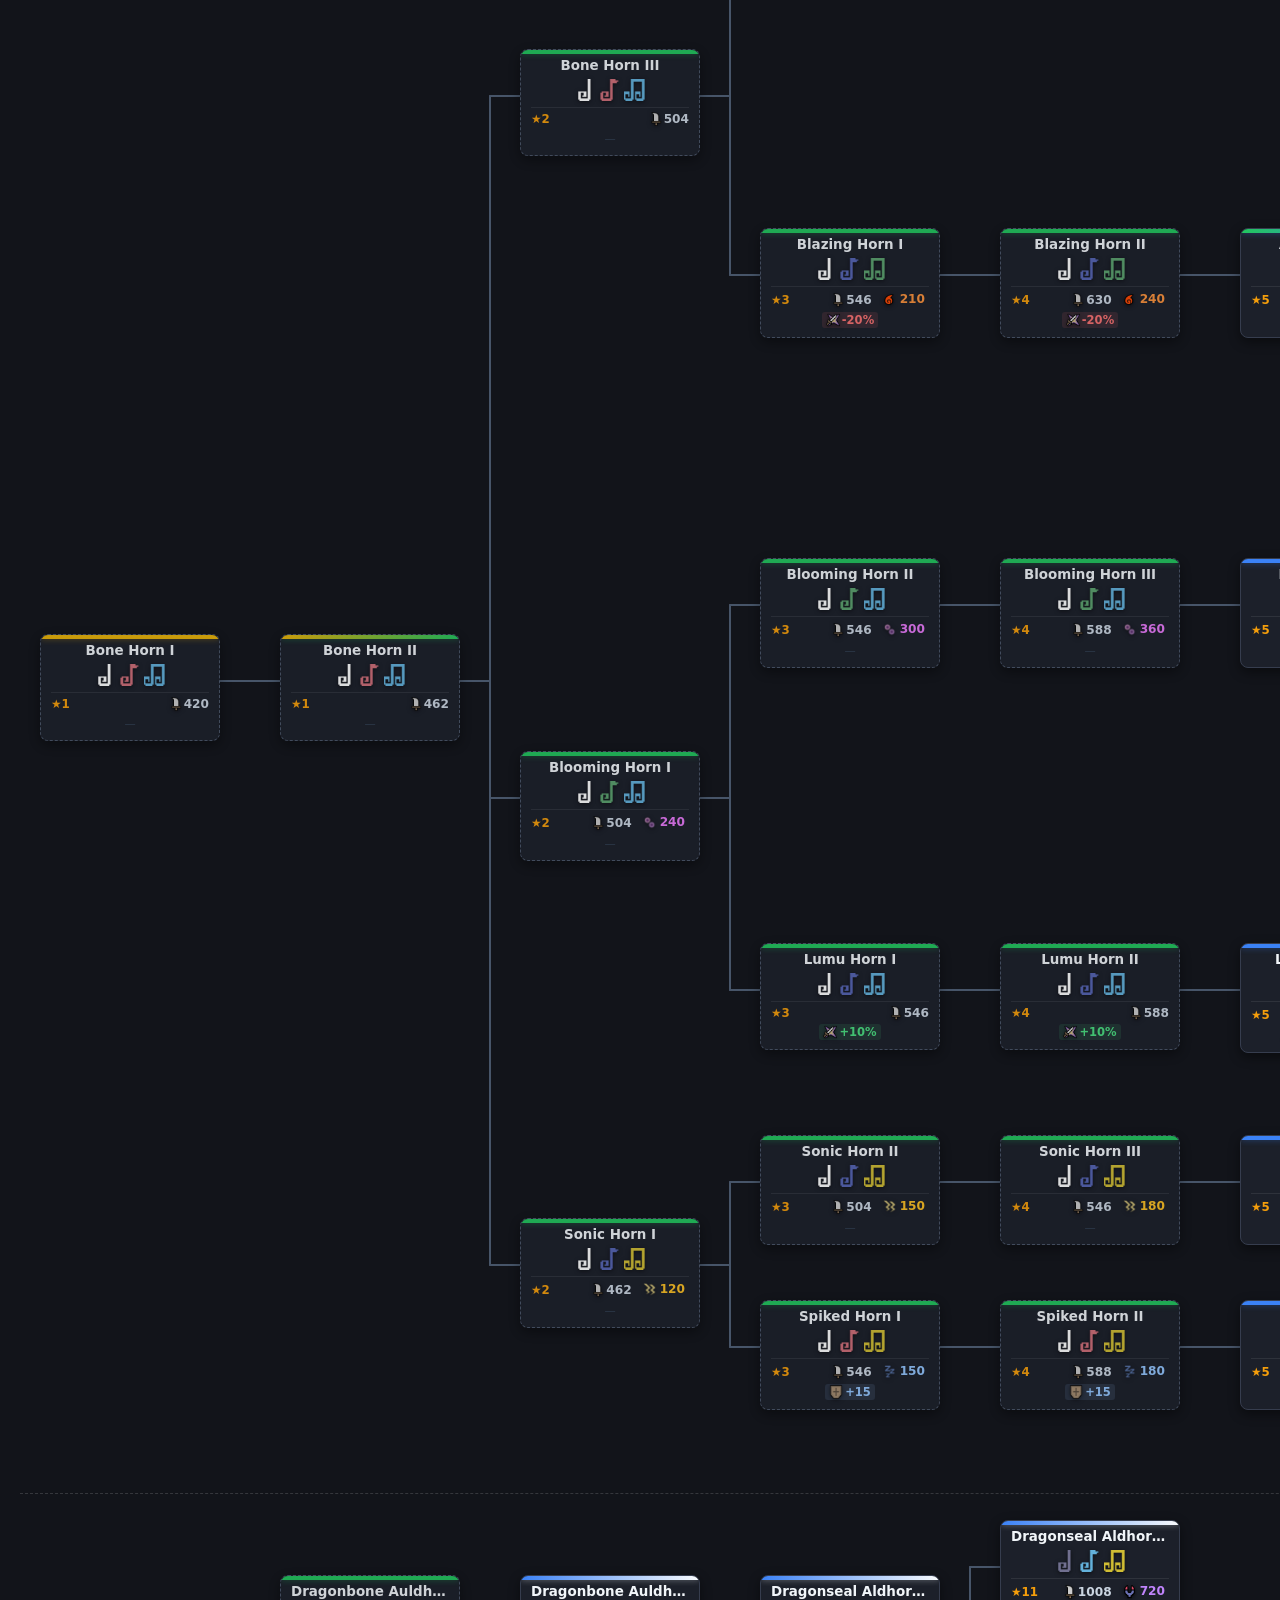
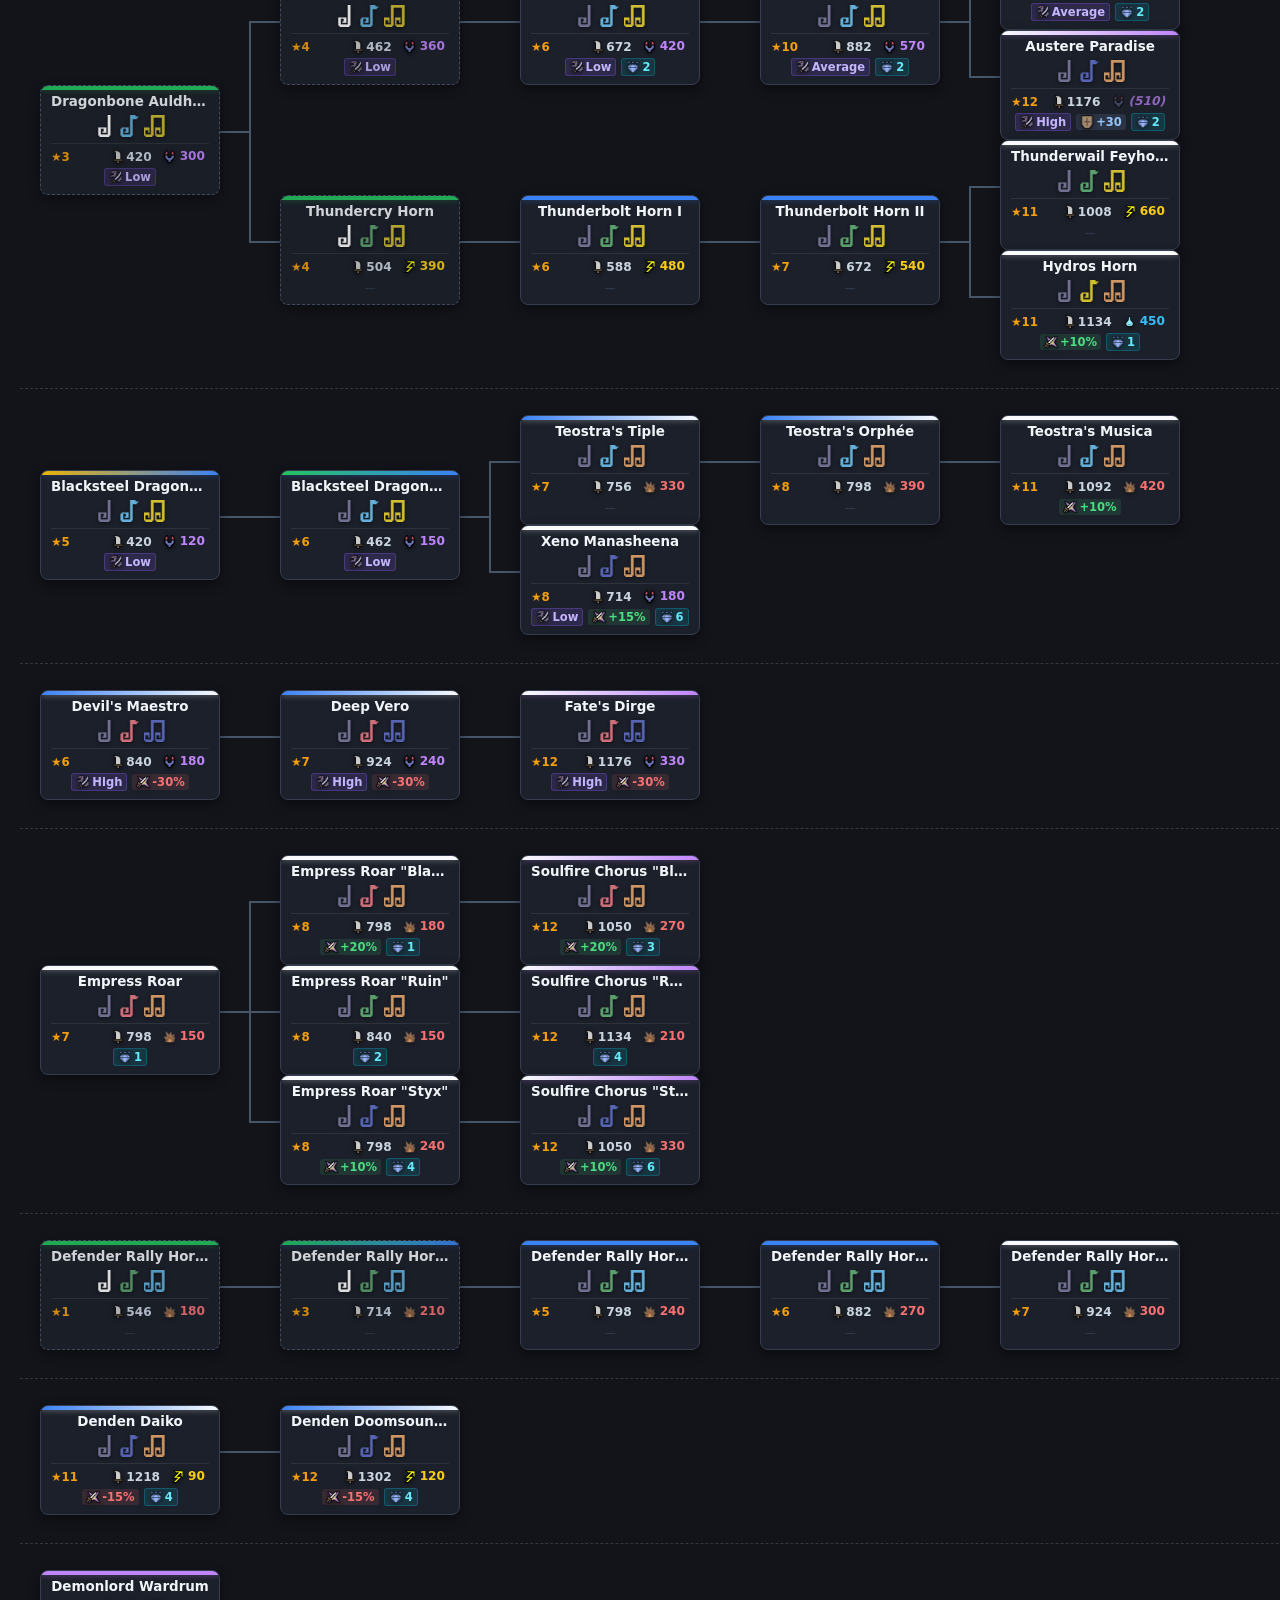
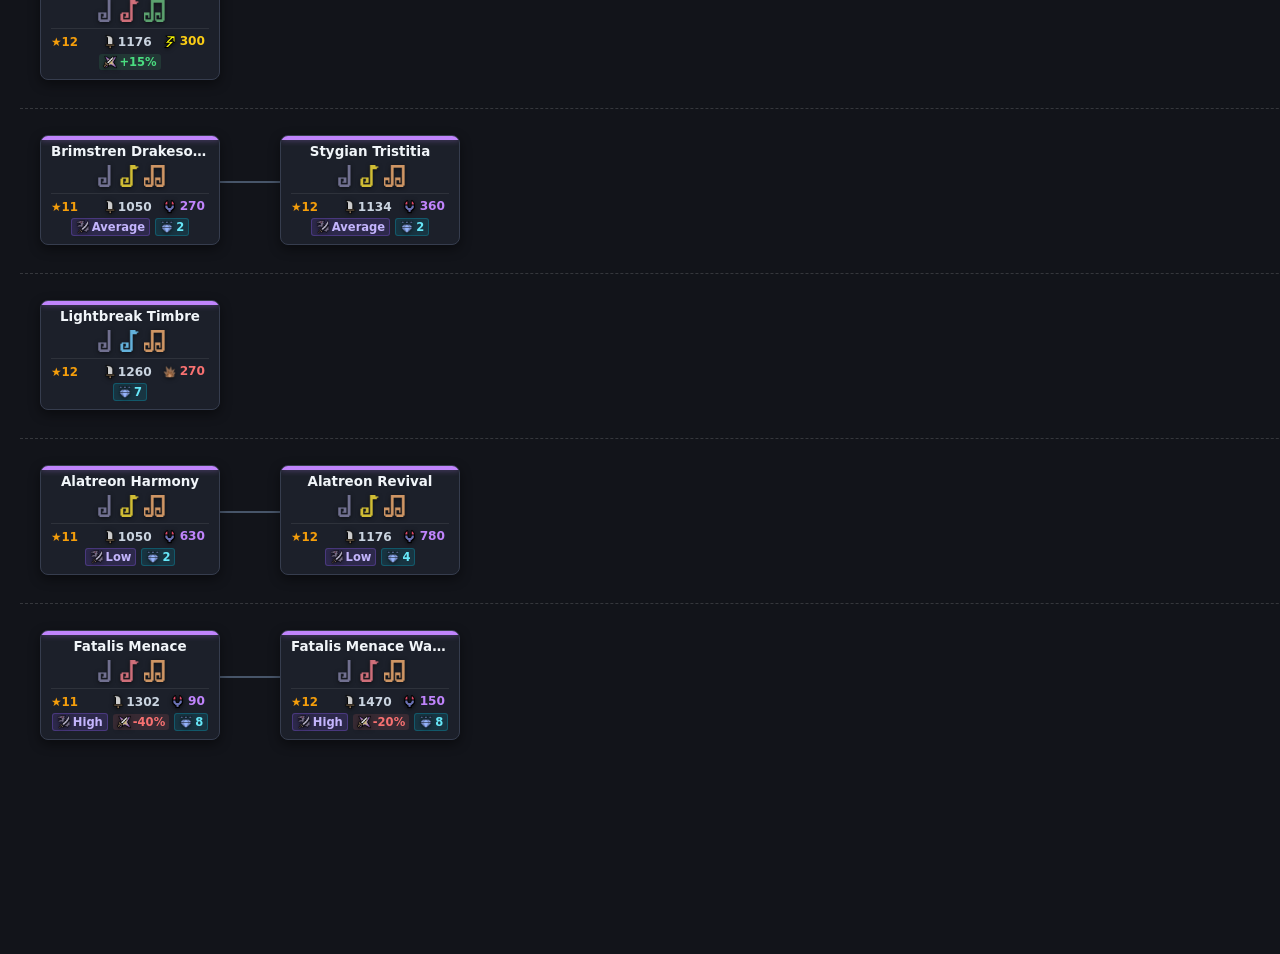
==== commit e0526201: "Filter scroll fix" ====
--- a/index.html
+++ b/index.html
@@ -9,9 +9,6 @@
 </head>
 <body>
   <aside id="sidebar">
-    <button type="button" id="toggle-sidebar" class="sidebar-toggle-btn" aria-label="Collapse filter sidebar" title="Collapse sidebar">
-      <span class="toggle-icon">›</span>
-    </button>
     <div class="sidebar-header">
       <h2>Hunting Horn Melodies</h2>
       <div class="filter-actions">
@@ -90,6 +87,9 @@
       <ul id="song-list"></ul>
     </div>
   </aside>
+  <button type="button" id="toggle-sidebar" class="sidebar-toggle-btn" aria-label="Collapse filter sidebar" title="Collapse sidebar">
+    <span class="toggle-icon">›</span>
+  </button>
   <main id="container">
     <div id="path-bar" class="path-bar" style="display: none;">
       <span class="path-title">Upgrade Path:</span>
--- a/style.css
+++ b/style.css
@@ -219,6 +219,12 @@
   background: rgba(147, 197, 253, 0.12);
 }
 
+.node .stat-item.slots {
+  color: #67e8f9;
+  background: rgba(6, 182, 212, 0.14);
+  border: 1px solid rgba(6, 182, 212, 0.28);
+}
+
 .node .empty-secondary {
   color: #334155;
   font-size: 0.7rem;
@@ -284,10 +290,31 @@
 
 .tooltip-elem-row {
   display: flex;
+  justify-content: space-between;
   align-items: center;
   gap: 10px;
   margin-top: 6px;
   font-size: 0.8rem;
+}
+
+.tooltip-elem-left {
+  display: flex;
+  align-items: center;
+  gap: 8px;
+}
+
+.tooltip-slots-list {
+  display: flex;
+  align-items: center;
+  gap: 4px;
+  margin-left: auto;
+}
+
+.tooltip-slot-img {
+  width: 20px;
+  height: 20px;
+  object-fit: contain;
+  filter: drop-shadow(0 1px 2px rgba(0, 0, 0, 0.6));
 }
 
 .def-bonus {
@@ -458,16 +485,18 @@
   top: 0;
   width: 330px;
   height: 100vh;
+  max-height: 100vh;
   background: #161820;
   color: #e2e8f0;
   padding: 16px 14px 14px 14px;
-  overflow: visible;
+  overflow: hidden;
   z-index: 100000;
   border-left: 1px solid #292e3c;
   display: flex;
   flex-direction: column;
   box-shadow: -4px 0 20px rgba(0, 0, 0, 0.45);
   transition: transform 0.25s cubic-bezier(0.16, 1, 0.3, 1);
+  overscroll-behavior: contain;
 }
 
 #sidebar.collapsed {
@@ -475,9 +504,9 @@
 }
 
 .sidebar-toggle-btn {
-  position: absolute;
+  position: fixed;
   top: 18px;
-  left: -32px;
+  right: 330px;
   width: 32px;
   height: 44px;
   background: #1e222e;
@@ -491,7 +520,7 @@
   justify-content: center;
   font-size: 1.3rem;
   box-shadow: -4px 2px 10px rgba(0, 0, 0, 0.4);
-  transition: background 0.15s ease, color 0.15s ease, width 0.15s ease, left 0.15s ease;
+  transition: right 0.25s cubic-bezier(0.16, 1, 0.3, 1), background 0.15s ease, color 0.15s ease, width 0.15s ease;
   z-index: 100001;
 }
 
@@ -499,7 +528,11 @@
   background: #282f40;
   color: #f8fafc;
   width: 36px;
-  left: -36px;
+}
+
+#sidebar.collapsed ~ .sidebar-toggle-btn {
+  right: 0;
+  border-right: 1px solid #363d4e;
 }
 
 .sidebar-toggle-btn .toggle-icon {
@@ -507,7 +540,7 @@
   transition: transform 0.25s cubic-bezier(0.16, 1, 0.3, 1);
 }
 
-#sidebar.collapsed .sidebar-toggle-btn .toggle-icon {
+#sidebar.collapsed ~ .sidebar-toggle-btn .toggle-icon {
   transform: rotate(180deg);
 }
 
@@ -655,10 +688,11 @@
 
 /* Melodies Section in Sidebar */
 .filter-section-melodies {
-  flex-grow: 1;
+  flex: 1 1 0;
   display: flex;
   flex-direction: column;
   min-height: 0;
+  overflow: hidden;
   border-bottom: none;
   margin-bottom: 0;
   padding-bottom: 0;
@@ -751,7 +785,9 @@
   padding: 0;
   margin: 0;
   overflow-y: auto;
-  flex-grow: 1;
+  flex: 1 1 0;
+  min-height: 0;
+  overscroll-behavior: contain;
 }
 
 #song-list::-webkit-scrollbar {
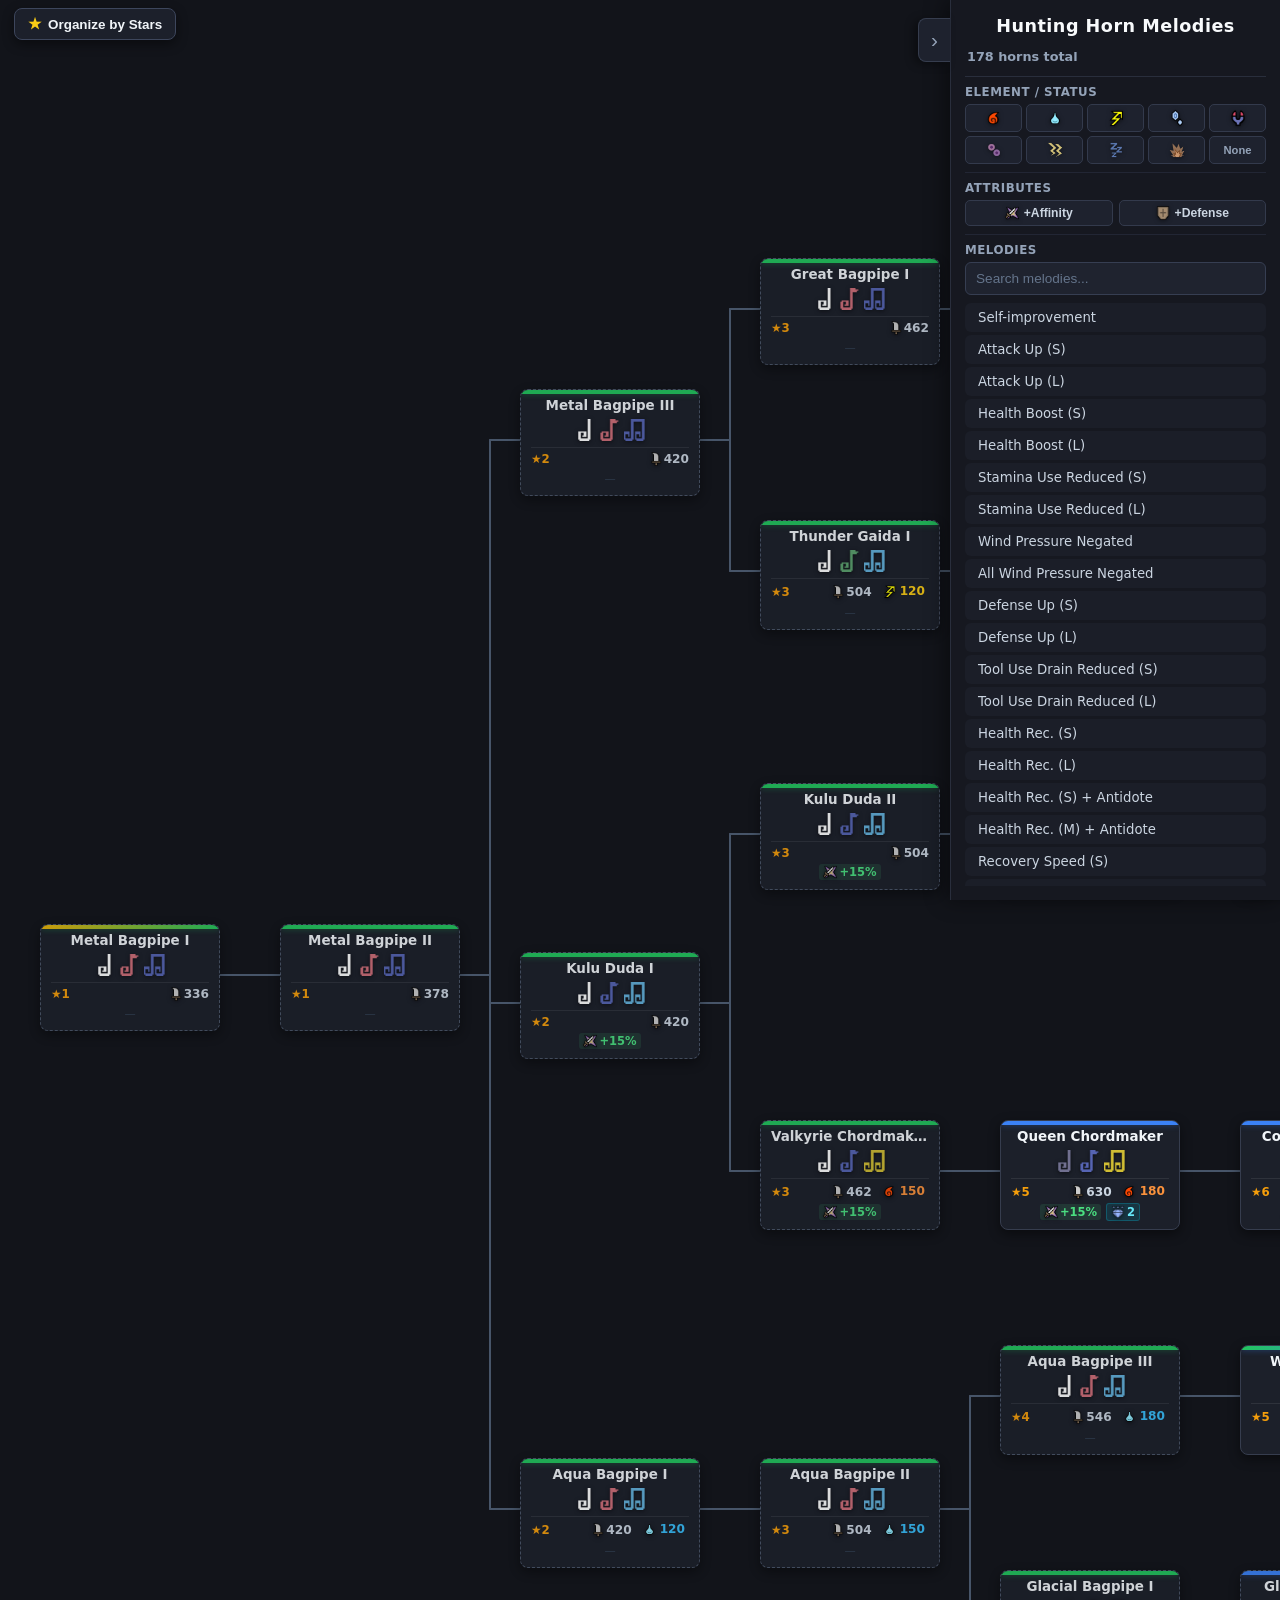
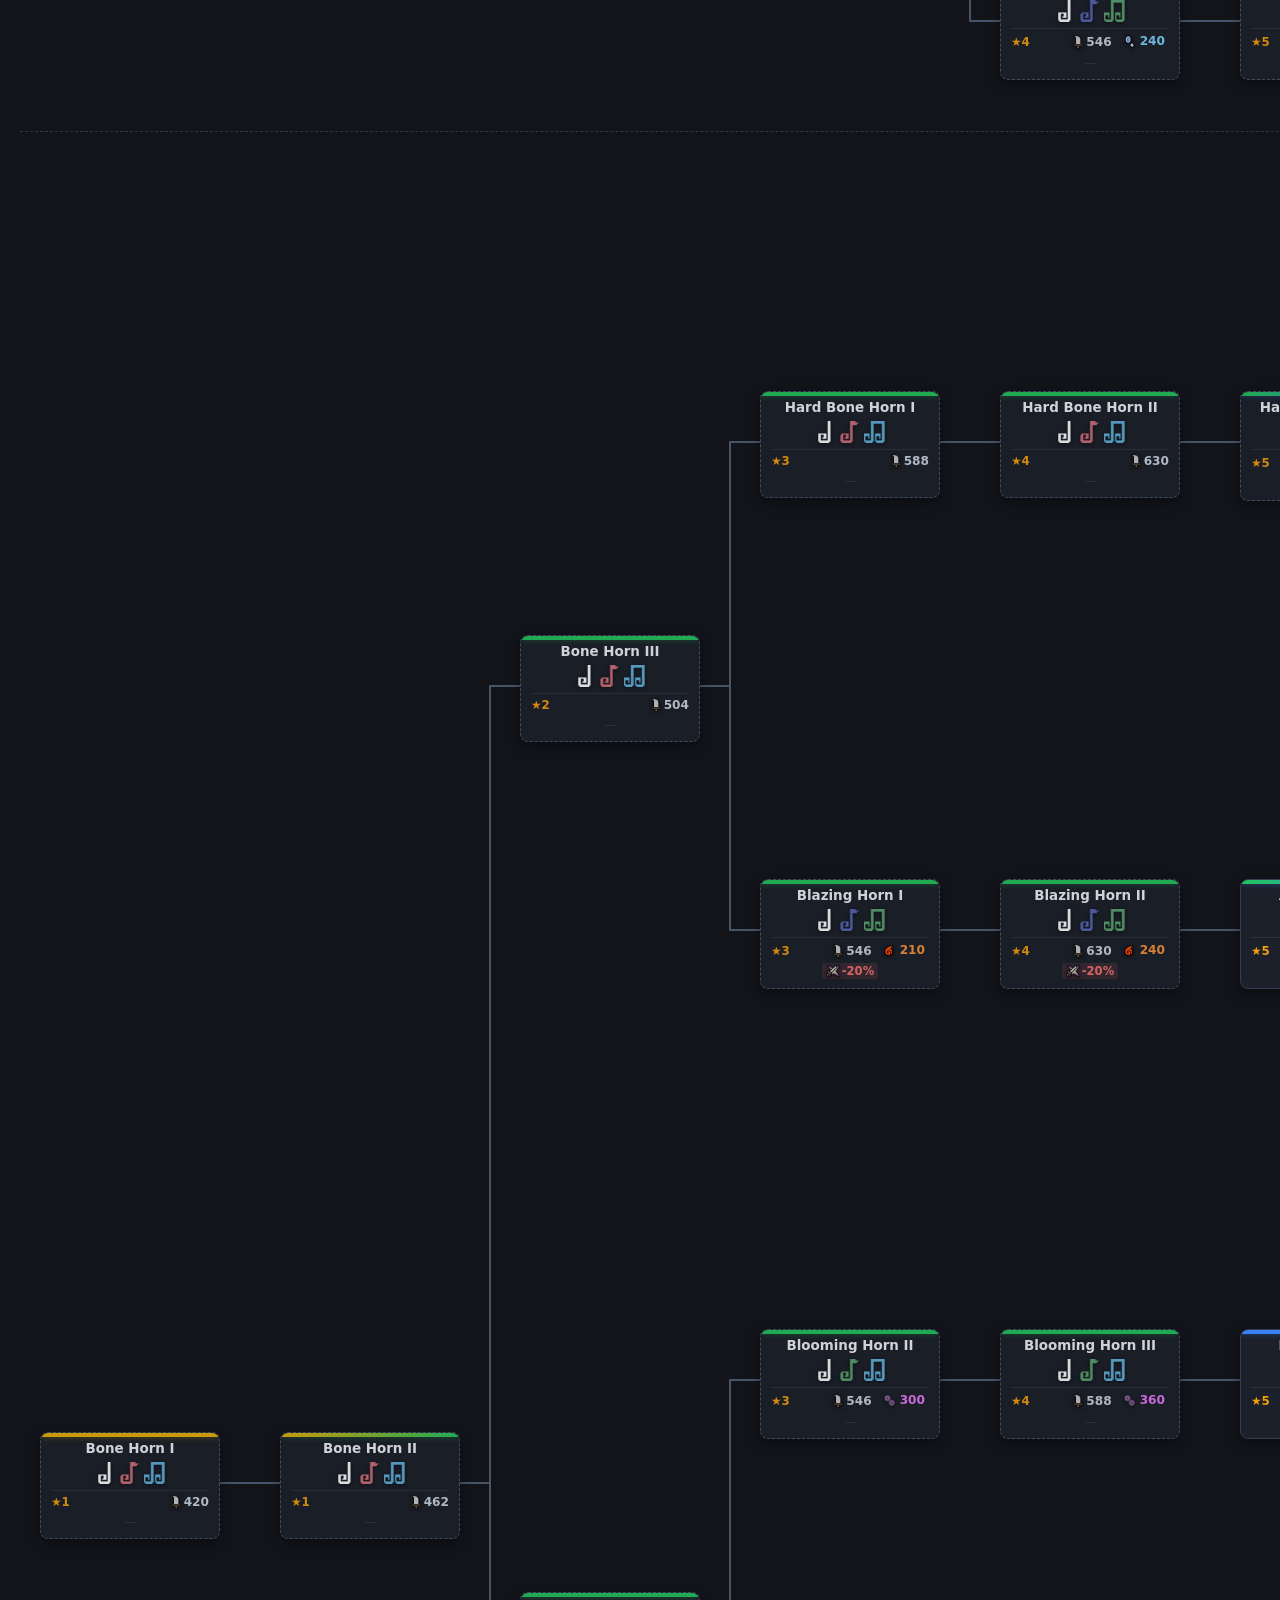
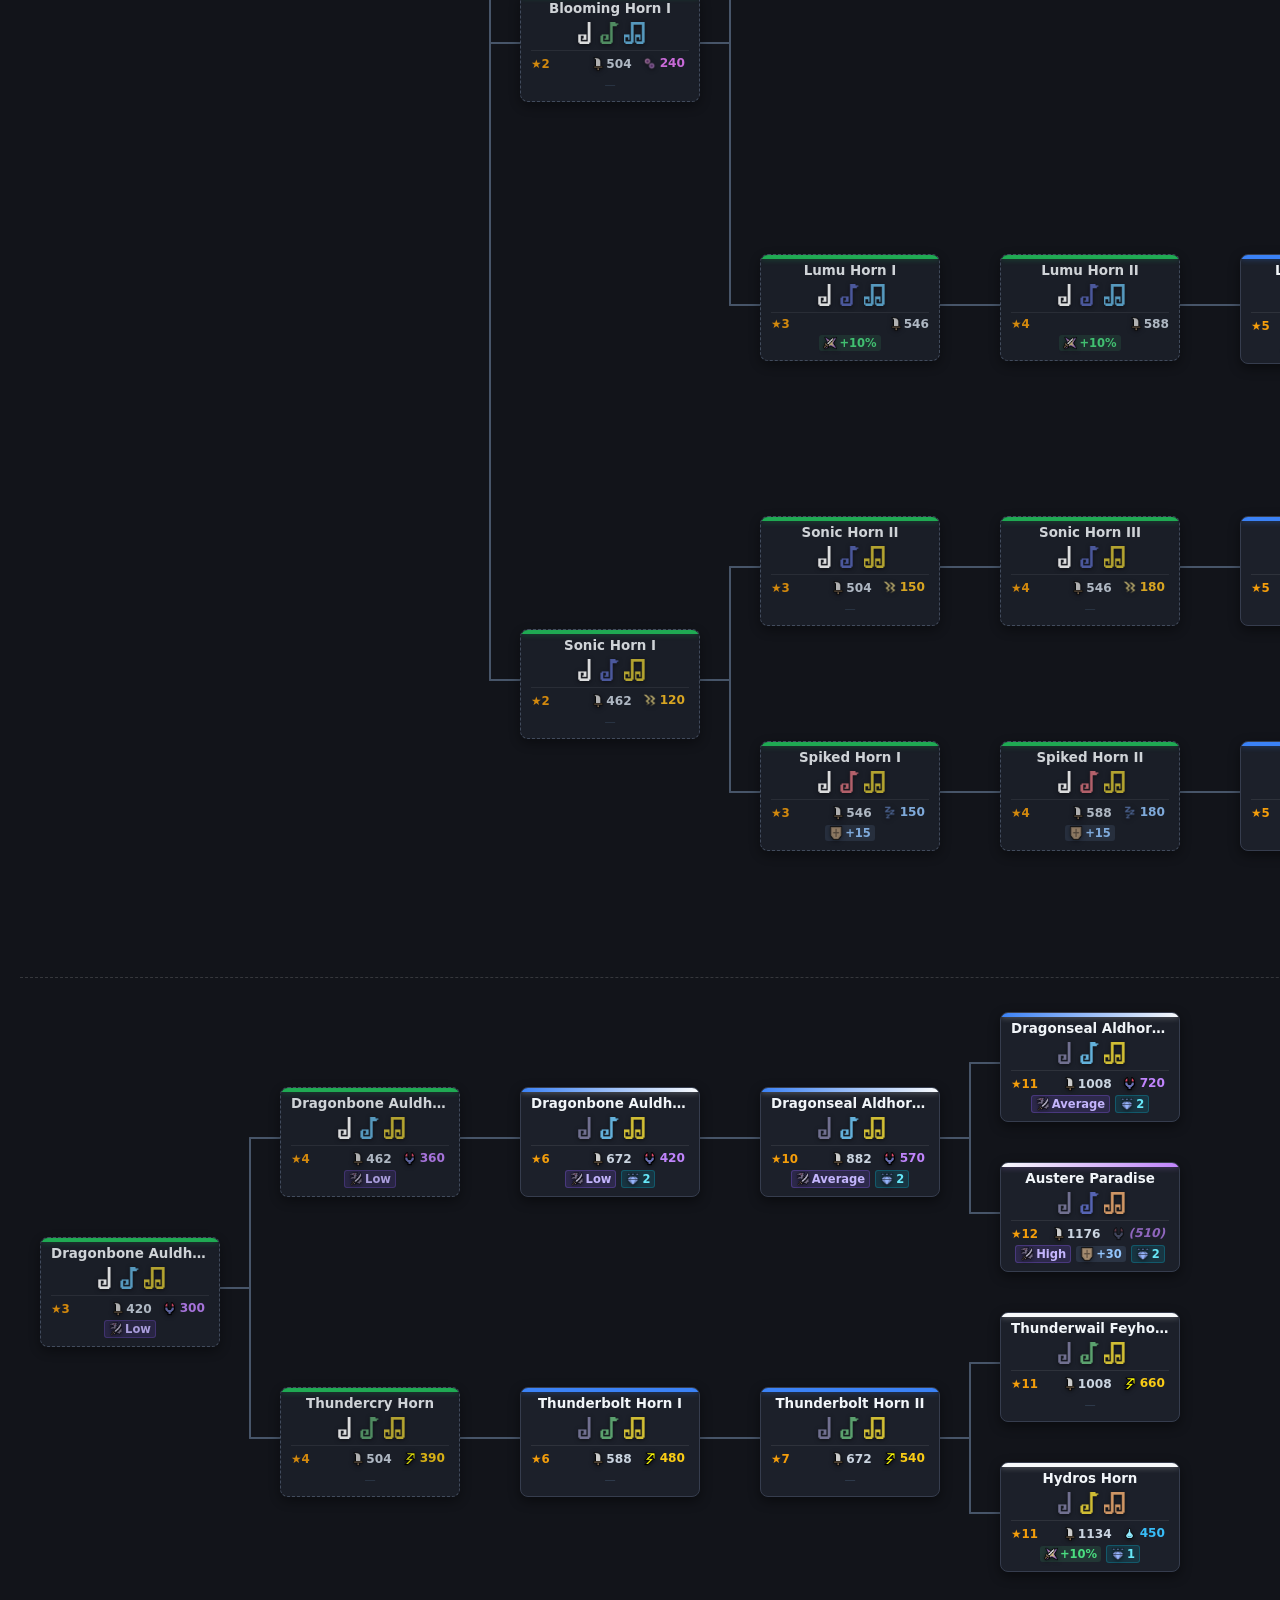
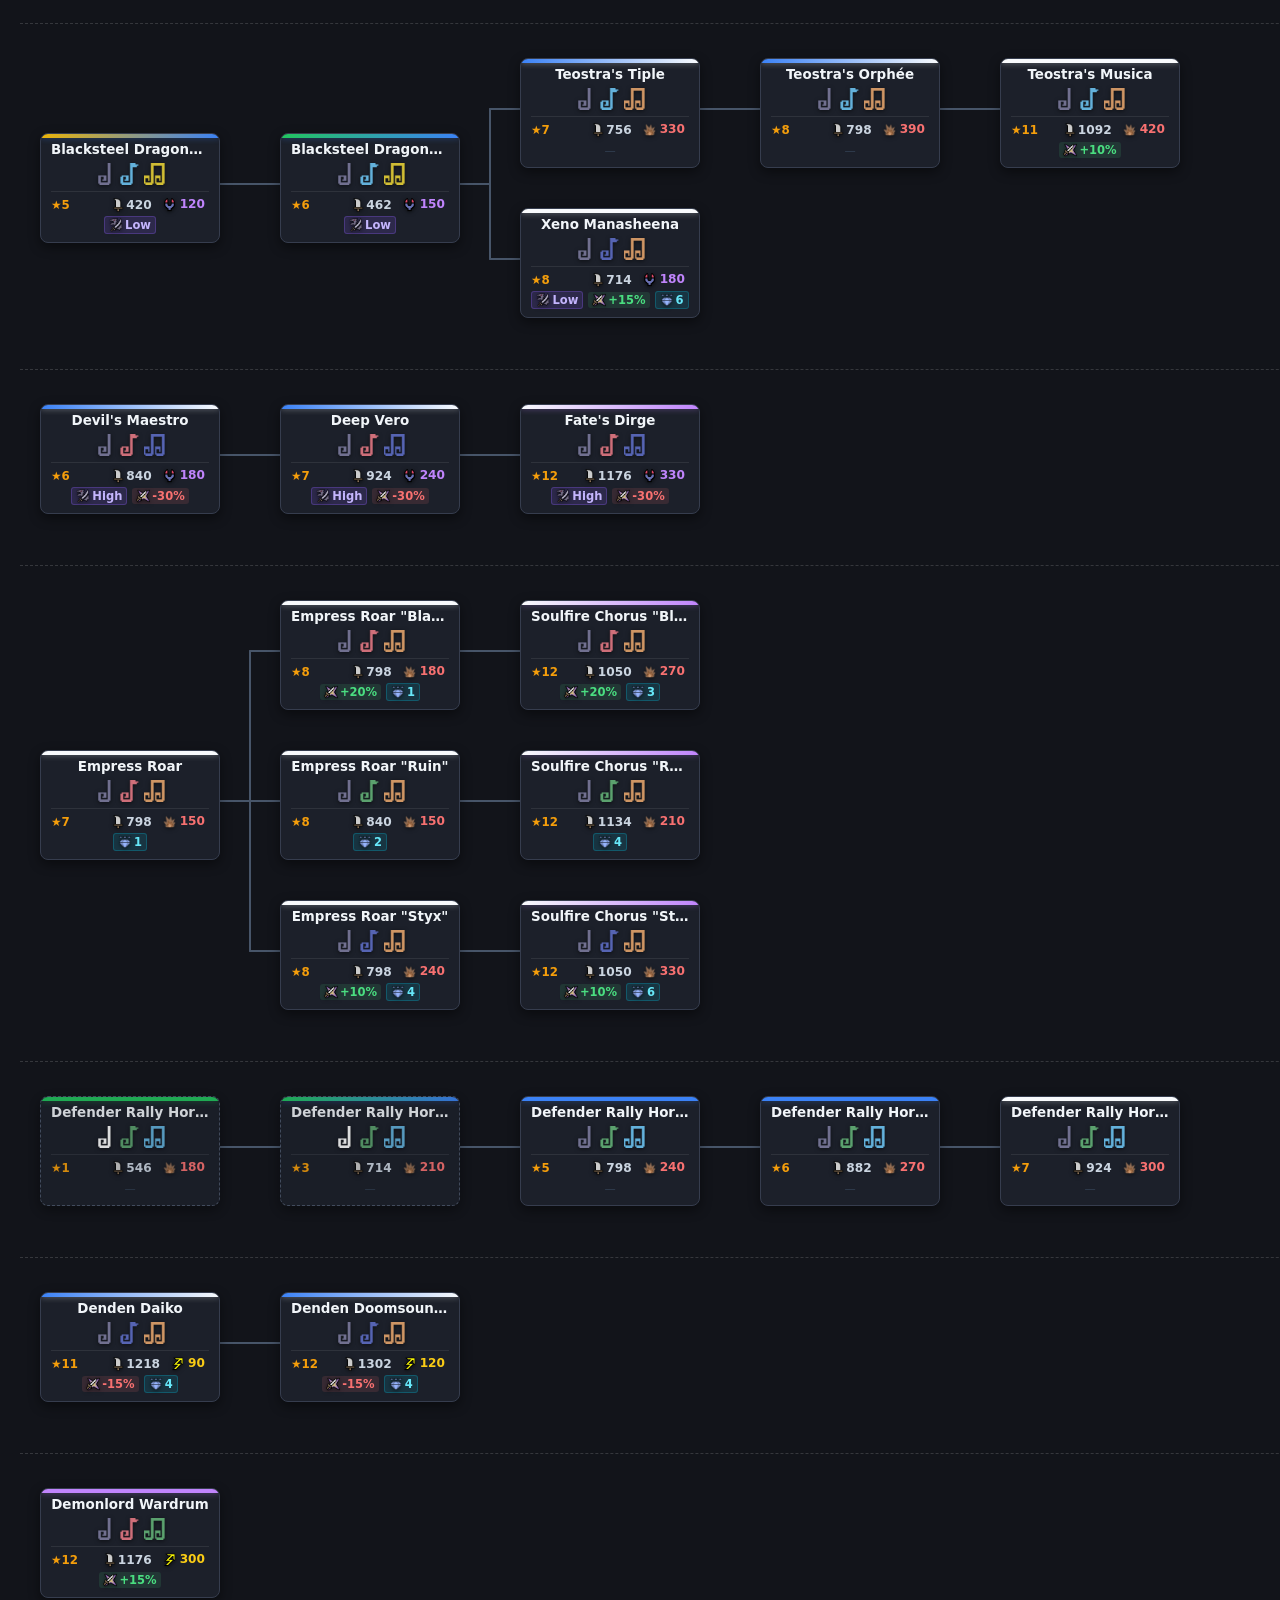
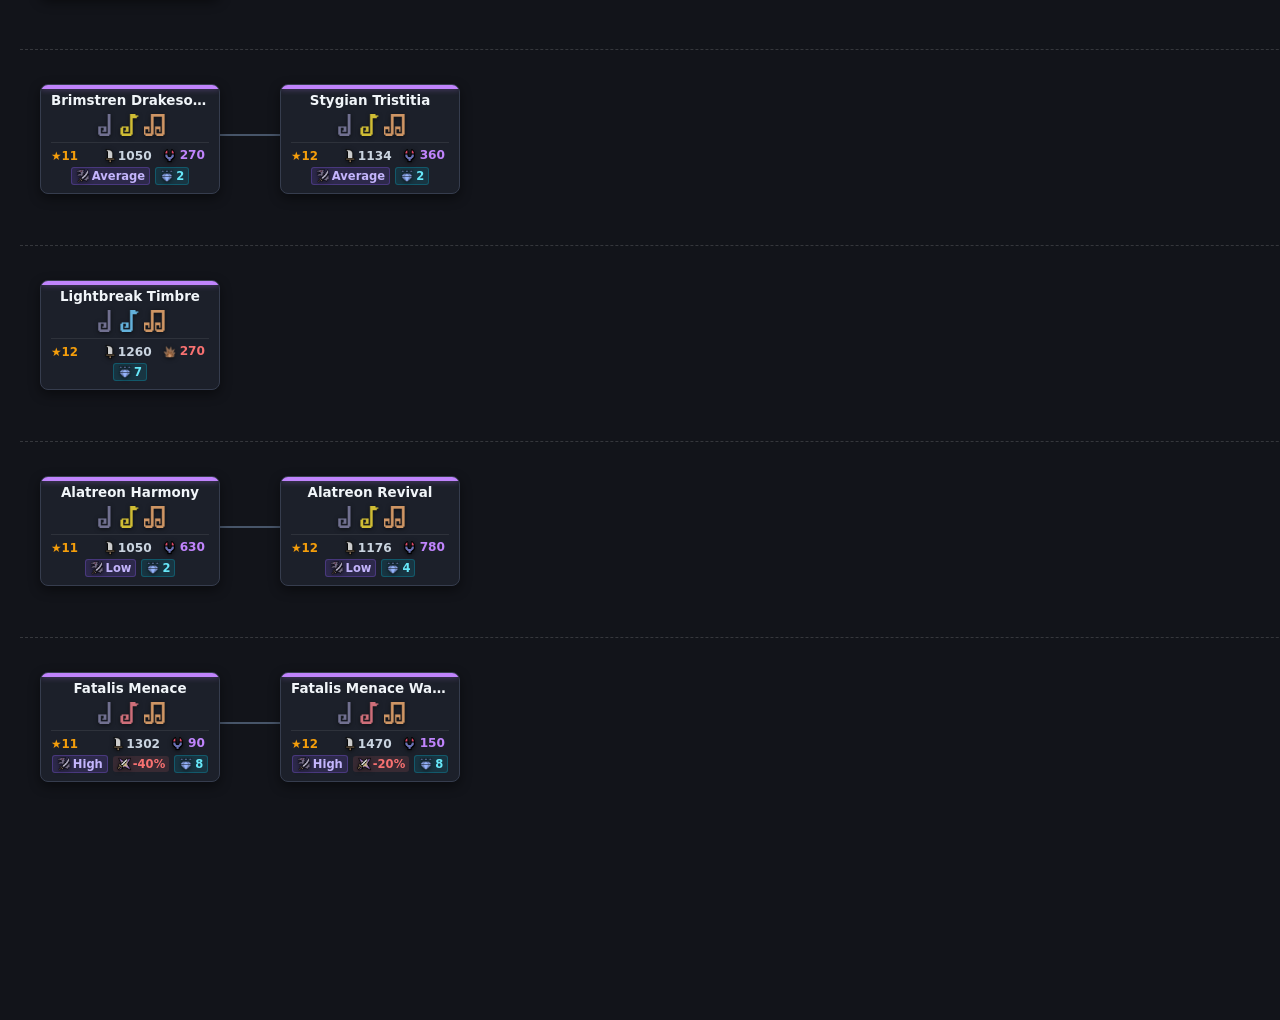
==== commit 1dec2914: "Organization by level" ====
--- a/index.html
+++ b/index.html
@@ -8,6 +8,15 @@
   <link rel="stylesheet" href="style.css">
 </head>
 <body>
+  <!-- Top Left Mode Controls -->
+  <div class="top-controls-corner" id="top-controls-corner" style="display: none;"></div>
+  <div class="top-controls" id="top-controls">
+    <button type="button" id="toggle-rarity-btn" class="toggle-mode-btn" aria-pressed="false" title="Organize horns by Level / Stars (★1–12)">
+      <span class="mode-btn-icon">★</span>
+      <span class="mode-btn-text">Organize by Stars</span>
+    </button>
+  </div>
+
   <aside id="sidebar">
     <div class="sidebar-header">
       <h2>Hunting Horn Melodies</h2>
@@ -91,6 +100,8 @@
     <span class="toggle-icon">›</span>
   </button>
   <main id="container">
+    <div id="rarity-columns-bg" class="rarity-columns-bg" style="display: none;"></div>
+    <div id="rarity-header-bar" class="rarity-header-bar" style="display: none;"></div>
     <div id="path-bar" class="path-bar" style="display: none;">
       <span class="path-title">Upgrade Path:</span>
       <div id="path-breadcrumbs" class="path-breadcrumbs"></div>
--- a/style.css
+++ b/style.css
@@ -14,6 +14,149 @@
   padding: 0;
   overflow-x: auto;
   overflow-y: auto;
+}
+
+/* --------------------------------------------------------------------------
+   Top Controls & Mode Toggle
+   -------------------------------------------------------------------------- */
+.top-controls-corner {
+  position: fixed;
+  top: 0;
+  left: 0;
+  width: 200px;
+  height: 48px;
+  background: #12141a;
+  border-right: 1px solid #2a3142;
+  border-bottom: 1px solid #2a3142;
+  z-index: 950;
+  pointer-events: none;
+}
+
+.top-controls {
+  position: fixed;
+  top: 8px;
+  left: 14px;
+  z-index: 1000;
+  display: flex;
+  align-items: center;
+  gap: 10px;
+}
+
+.toggle-mode-btn {
+  display: inline-flex;
+  align-items: center;
+  gap: 7px;
+  background: #1c202b;
+  border: 1px solid #3d465c;
+  border-radius: 8px;
+  padding: 6px 13px;
+  font-size: 0.84rem;
+  font-weight: 600;
+  color: #f1f5f9;
+  cursor: pointer;
+  box-shadow: 0 4px 12px rgba(0, 0, 0, 0.45);
+  transition: all 0.2s cubic-bezier(0.16, 1, 0.3, 1);
+  user-select: none;
+  height: 32px;
+}
+
+.toggle-mode-btn:hover {
+  background: #252b3a;
+  border-color: #5d677f;
+  color: #ffffff;
+  transform: translateY(-1px);
+  box-shadow: 0 6px 16px rgba(0, 0, 0, 0.6);
+}
+
+.toggle-mode-btn .mode-btn-icon {
+  font-size: 0.95rem;
+  color: #facc15;
+  transition: transform 0.2s ease;
+}
+
+.toggle-mode-btn.active {
+  background: #1a2336;
+  border-color: #facc15;
+  color: #fef08a;
+  box-shadow: 0 0 12px rgba(250, 204, 21, 0.25), 0 4px 12px rgba(0, 0, 0, 0.5);
+}
+
+.toggle-mode-btn.active .mode-btn-icon {
+  color: #4ade80;
+}
+
+/* --------------------------------------------------------------------------
+   Rarity Columns Header Bar & Column Background
+   -------------------------------------------------------------------------- */
+.rarity-header-bar {
+  position: sticky;
+  top: 0;
+  left: 0;
+  width: 100%;
+  height: 48px;
+  background: rgba(18, 20, 26, 0.96);
+  backdrop-filter: blur(8px);
+  border-bottom: 1px solid #2a3142;
+  z-index: 100;
+  pointer-events: none;
+}
+
+.rarity-col-header {
+  position: absolute;
+  top: 0;
+  height: 48px;
+  display: flex;
+  align-items: center;
+  justify-content: center;
+  gap: 8px;
+  border-right: 1px solid rgba(255, 255, 255, 0.08);
+  padding: 0 8px;
+  box-sizing: border-box;
+}
+
+.rarity-col-header::before {
+  content: "";
+  position: absolute;
+  top: 0;
+  left: 0;
+  right: 0;
+  height: 3px;
+  background: var(--col-accent, #94a3b8);
+  box-shadow: 0 1px 6px var(--col-accent, #94a3b8);
+}
+
+.rarity-col-header .col-star-badge {
+  display: inline-flex;
+  align-items: center;
+  justify-content: center;
+  font-weight: 700;
+  font-size: 1.05rem;
+  color: var(--col-accent, #facc15);
+  letter-spacing: 0.5px;
+  text-shadow: 0 0 12px rgba(0, 0, 0, 0.7);
+}
+
+/* Background Column Tracks */
+.rarity-columns-bg {
+  position: absolute;
+  top: 0;
+  left: 0;
+  width: 100%;
+  height: 100%;
+  pointer-events: none;
+  z-index: 0;
+}
+
+.rarity-col-band {
+  position: absolute;
+  top: 0;
+  height: 100%;
+  border-right: 1px dashed rgba(255, 255, 255, 0.05);
+  box-sizing: border-box;
+}
+
+.rarity-col-band.band-even {
+  background: rgba(255, 255, 255, 0.008);
 }
 
 /* --------------------------------------------------------------------------
